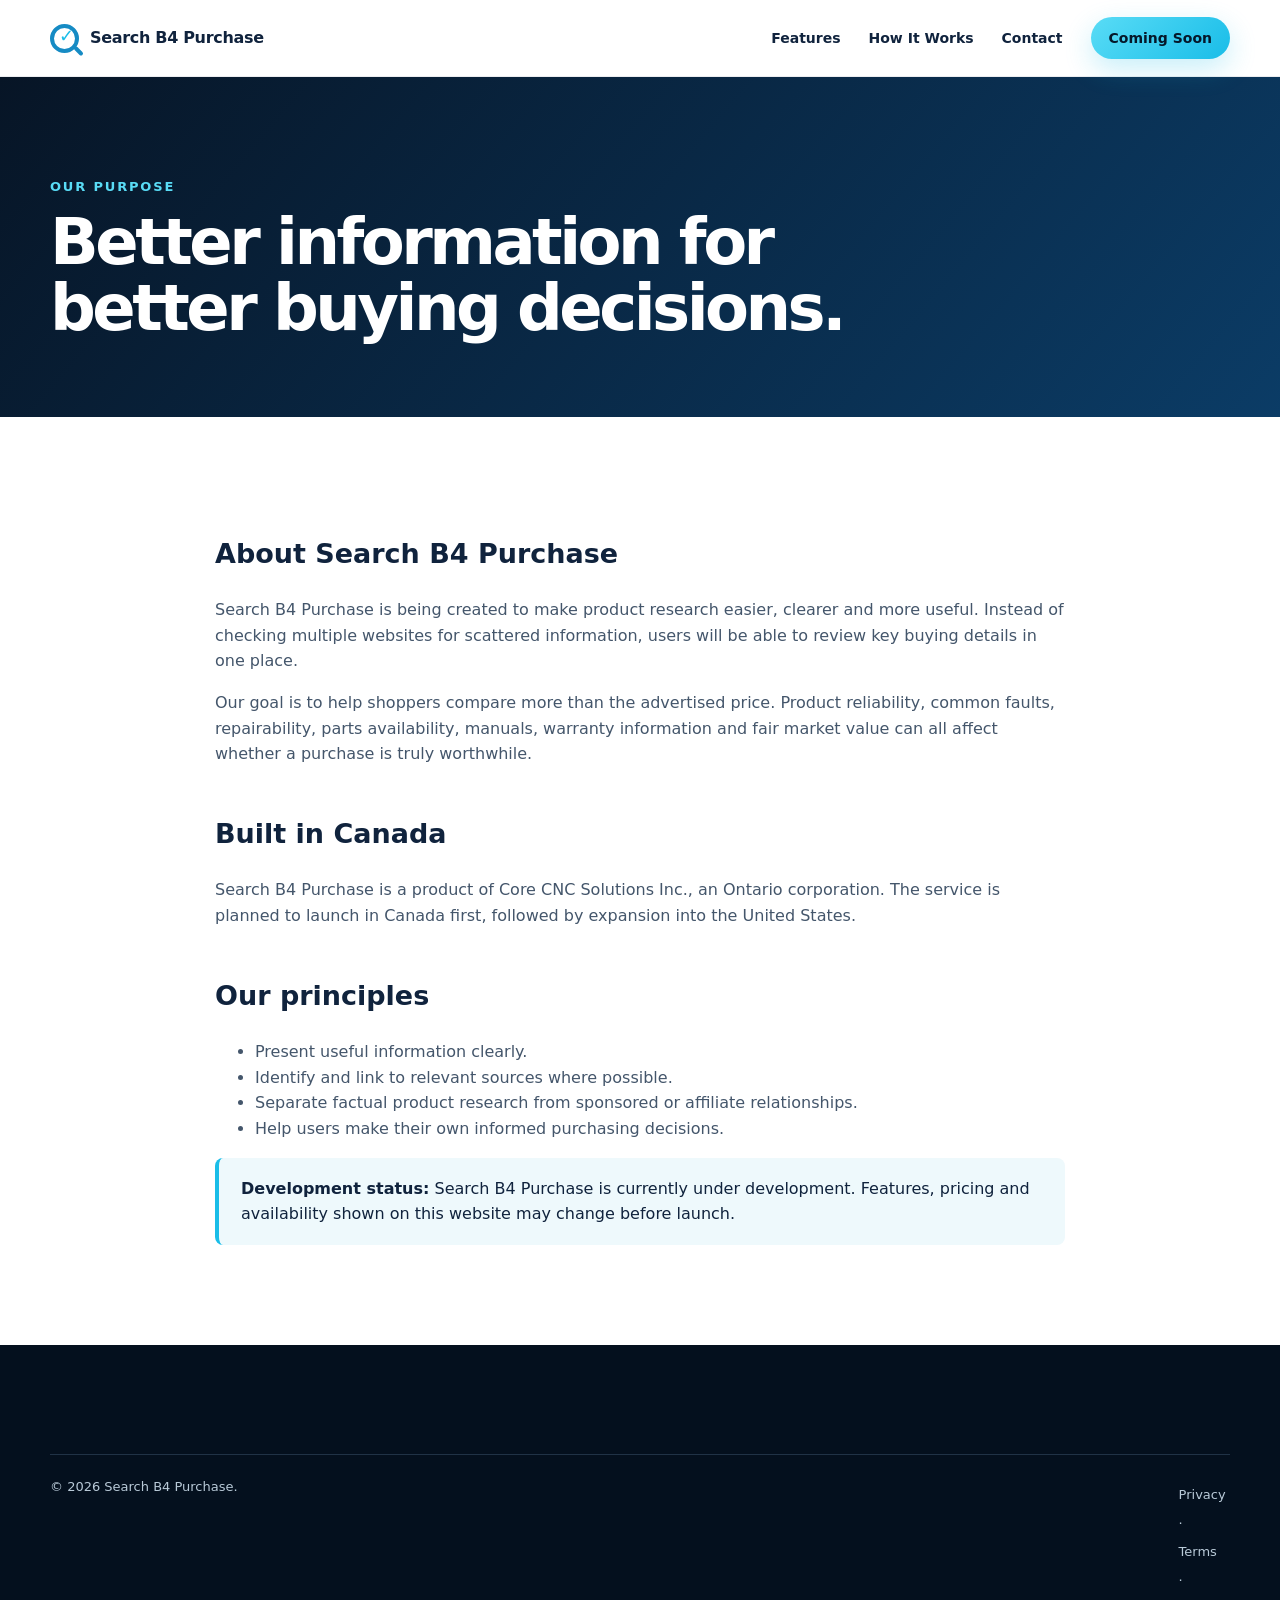
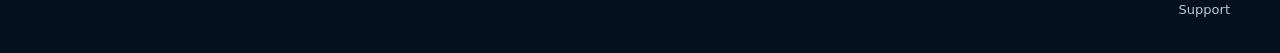
==== about.html @ 743104e7 "Add files via upload" ====
<!doctype html><html lang="en-CA"><head><meta charset="utf-8"><meta name="viewport" content="width=device-width,initial-scale=1"><meta name="description" content="About Search B4 Purchase."><title>About | Search B4 Purchase</title><link rel="icon" href="assets/favicon.svg" type="image/svg+xml"><link rel="stylesheet" href="styles.css"><script defer src="script.js"></script></head><body><header class="site-header"><div class="container nav-wrap"><a class="brand" href="index.html"><span class="brand-mark"><span></span></span><span>Search B4 Purchase</span></a><button class="menu-button" aria-expanded="false" aria-controls="site-nav"><span></span><span></span><span></span></button><nav id="site-nav" class="site-nav"><a href="index.html#features">Features</a><a href="index.html#how-it-works">How It Works</a><a href="contact.html">Contact</a><a class="button button-small" href="index.html#coming-soon">Coming Soon</a></nav></div></header><main><section class="legal-hero"><div class="container"><p class="eyebrow light">Our purpose</p><h1>Better information for better buying decisions.</h1></div></section><section class="legal-page"><div class="container legal-content"><h2>About Search B4 Purchase</h2><p>Search B4 Purchase is being created to make product research easier, clearer and more useful. Instead of checking multiple websites for scattered information, users will be able to review key buying details in one place.</p><p>Our goal is to help shoppers compare more than the advertised price. Product reliability, common faults, repairability, parts availability, manuals, warranty information and fair market value can all affect whether a purchase is truly worthwhile.</p><h2>Built in Canada</h2><p>Search B4 Purchase is a product of Core CNC Solutions Inc., an Ontario corporation. The service is planned to launch in Canada first, followed by expansion into the United States.</p><h2>Our principles</h2><ul><li>Present useful information clearly.</li><li>Identify and link to relevant sources where possible.</li><li>Separate factual product research from sponsored or affiliate relationships.</li><li>Help users make their own informed purchasing decisions.</li></ul><div class="notice"><strong>Development status:</strong> Search B4 Purchase is currently under development. Features, pricing and availability shown on this website may change before launch.</div></div></section></main><footer class="site-footer"><div class="container footer-bottom"><span>© 2026 Search B4 Purchase.</span><span><a href="privacy.html">Privacy</a> · <a href="terms.html">Terms</a> · <a href="contact.html">Support</a></span></div></footer></body></html>
---- styles.css ----
:root{--navy:#071526;--navy-2:#0c2139;--ink:#10233d;--muted:#617086;--blue:#19bde8;--blue-2:#59dcf6;--amber:#ffb548;--line:#dce5ee;--paper:#f7fafc;--white:#fff;--shadow:0 16px 50px rgba(9,31,56,.12);--radius:20px;--container:1180px}*{box-sizing:border-box}html{scroll-behavior:smooth}body{margin:0;color:var(--ink);background:var(--white);font-family:Inter,ui-sans-serif,system-ui,-apple-system,BlinkMacSystemFont,"Segoe UI",sans-serif;line-height:1.6}a{color:inherit;text-decoration:none}img{max-width:100%}.container{width:min(calc(100% - 40px),var(--container));margin:auto}.skip-link{position:absolute;left:-9999px}.skip-link:focus{left:12px;top:12px;z-index:100;background:#fff;padding:10px}.site-header{position:sticky;top:0;z-index:50;background:rgba(255,255,255,.94);border-bottom:1px solid rgba(16,35,61,.08);backdrop-filter:blur(14px)}.nav-wrap{height:76px;display:flex;align-items:center;justify-content:space-between}.brand{display:inline-flex;gap:11px;align-items:center;font-weight:800;letter-spacing:-.02em}.brand-mark{position:relative;display:inline-block;width:29px;height:29px;border:4px solid #168bc4;border-radius:50%}.brand-mark:after{content:"";position:absolute;width:11px;height:4px;background:#168bc4;right:-9px;bottom:-4px;transform:rotate(45deg);border-radius:4px}.brand-mark span:before{content:"✓";position:absolute;left:5px;top:-6px;color:var(--blue);font-size:18px}.site-nav{display:flex;align-items:center;gap:28px;font-weight:650;font-size:14px}.site-nav>a:not(.button):hover{color:#087fb6}.menu-button{display:none;background:none;border:0;padding:8px}.menu-button span{display:block;width:24px;height:2px;background:var(--ink);margin:5px}.button{display:inline-flex;align-items:center;justify-content:center;border:0;border-radius:999px;background:linear-gradient(135deg,var(--blue-2),var(--blue));color:#05182a;font-weight:800;padding:14px 25px;box-shadow:0 10px 28px rgba(25,189,232,.24);transition:.2s transform,.2s box-shadow}.button:hover{transform:translateY(-2px);box-shadow:0 14px 34px rgba(25,189,232,.35)}.button-small{padding:10px 18px}.full{width:100%}.hero{position:relative;min-height:700px;display:grid;align-items:center;color:white;background:#07101d url("assets/hero-search-b4-purchase.png") center/cover no-repeat}.hero-shade{position:absolute;inset:0;background:linear-gradient(90deg,rgba(3,10,18,.9) 0%,rgba(3,10,18,.65) 35%,rgba(3,10,18,.08) 64%,rgba(3,10,18,.05) 100%)}.hero-content{position:relative;padding-top:20px}.eyebrow{margin:0 0 12px;color:#087fb6;font-size:13px;font-weight:850;letter-spacing:.14em;text-transform:uppercase}.eyebrow.light{color:var(--blue-2)}h1,h2,h3,p{margin-top:0}h1{max-width:650px;margin-bottom:20px;font-size:clamp(46px,6vw,76px);line-height:1.03;letter-spacing:-.055em}h1 span{color:#eafaff}.hero-copy{max-width:570px;font-size:clamp(18px,2vw,22px);color:#d9e6f1}.hero-actions{display:flex;gap:24px;align-items:center;margin-top:32px}.text-link{font-weight:750}.text-link:hover{color:var(--blue-2)}.section{padding:104px 0}.light-section{background:#fff}.section-heading{max-width:760px;margin:0 auto 50px}.centered{text-align:center}.section-heading h2,.section h2,.final-cta h2{margin-bottom:16px;font-size:clamp(35px,4.2vw,54px);line-height:1.1;letter-spacing:-.04em}.section-heading>p:last-child,.section-intro,.large-copy{color:var(--muted);font-size:18px}.feature-grid{display:grid;grid-template-columns:repeat(3,1fr);gap:18px}.feature-card{padding:30px;border:1px solid var(--line);border-radius:var(--radius);background:#fff;box-shadow:0 9px 30px rgba(20,50,80,.06);transition:.2s}.feature-card:hover{transform:translateY(-4px);box-shadow:var(--shadow)}.feature-card .icon{display:grid;place-items:center;width:52px;height:52px;margin-bottom:22px;border-radius:15px;background:#eaf9fd;color:#067ba9;font-size:25px;font-weight:900}.feature-card h3{margin-bottom:7px}.feature-card p{color:var(--muted);margin-bottom:0}.dark-section{overflow:hidden;color:#fff;background:radial-gradient(circle at 80% 45%,#15456a 0,#0b2845 25%,var(--navy) 62%)}.how-grid{display:grid;grid-template-columns:1.1fr .9fr;gap:90px;align-items:center}.dark-section .section-intro{color:#bccddd}.steps{display:grid;gap:28px;margin-top:38px}.steps article{display:flex;gap:18px}.steps article>span{flex:0 0 auto;display:grid;place-items:center;width:38px;height:38px;border-radius:50%;background:var(--blue);color:#052036;font-weight:900}.steps h3{margin:3px 0 5px}.steps p{margin:0;color:#b9cad9}.phone-demo{display:grid;place-items:center}.phone-shell{width:min(340px,100%);padding:18px 18px 25px;border:8px solid #254660;border-radius:40px;background:#091827;box-shadow:0 30px 70px rgba(0,0,0,.45);transform:rotate(3deg)}.phone-top{width:90px;height:19px;margin:0 auto 24px;border-radius:15px;background:#02070e}.app-label{color:#7ddff6;text-transform:uppercase;font-size:11px;font-weight:800;letter-spacing:.12em}.demo-product{display:flex;gap:12px;align-items:center;margin:10px 0 14px;padding:12px;border-radius:16px;background:#122b43}.demo-product small,.product-title small{display:block;color:#8fa9be}.demo-image{display:grid;place-items:center;width:55px;height:55px;border-radius:12px;background:#d9e3ea;font-size:30px}.demo-row{display:flex;justify-content:space-between;padding:11px 4px;border-bottom:1px solid #1b3953;color:#abc0d0}.demo-row strong{color:#fff}.stars{color:var(--amber)!important}.good{color:#5ee4a1!important}.research-grid{display:grid;grid-template-columns:.8fr 1.2fr;gap:70px;align-items:center}.check-list{display:grid;gap:12px;padding:0;list-style:none}.check-list li{position:relative;padding-left:34px}.check-list li:before{content:"✓";position:absolute;left:0;display:grid;place-items:center;width:22px;height:22px;border-radius:50%;background:#0b91c7;color:#fff;font-size:13px;font-weight:900}.dashboard-card{padding:25px;border:1px solid var(--line);border-radius:25px;background:var(--paper);box-shadow:var(--shadow)}.product-title{display:flex;align-items:center;gap:12px;margin-bottom:18px}.product-icon{display:grid;place-items:center;width:55px;height:55px;border-radius:14px;background:#dfeaf1;font-size:28px}.product-title .rating{margin-left:auto;color:#bd7200;font-weight:800}.metric-grid{display:grid;grid-template-columns:repeat(3,1fr);gap:12px}.metric-grid article{padding:17px;border-radius:14px;background:#fff;border:1px solid #e1e8ee}.metric-grid small,.metric-grid span{display:block;color:var(--muted);font-size:12px}.metric-grid strong{display:block;margin:5px 0;color:var(--ink);font-size:18px}.availability-section{color:#fff;background:linear-gradient(120deg,#087bb6,#0a3967 52%,#07192d)}.availability-grid{display:grid;grid-template-columns:1fr 1fr;gap:80px;align-items:center}.availability-grid p{max-width:620px;color:#d3e5f2}.locations{display:grid;grid-template-columns:1fr 1fr;gap:16px}.locations article{display:flex;gap:15px;align-items:center;padding:24px;border:1px solid rgba(255,255,255,.18);border-radius:18px;background:rgba(255,255,255,.08)}.locations span{font-size:35px}.locations strong,.locations small{display:block}.locations small{color:#c6d8e5}.pricing-section{background:var(--paper)}.price-card{position:relative;max-width:430px;margin:auto;padding:36px;border:1px solid var(--line);border-radius:24px;background:#fff;box-shadow:var(--shadow);text-align:center}.price-badge{display:inline-block;margin-bottom:22px;padding:6px 11px;border-radius:999px;background:#e5f7fd;color:#067aa7;font-size:11px;font-weight:900;letter-spacing:.1em}.free-searches{color:var(--muted)}.price{display:flex;align-items:baseline;justify-content:center;margin:20px 0}.price strong{font-size:58px;line-height:1}.price span{color:var(--muted)}.price-card ul{text-align:left;list-style:none;padding:0;display:grid;gap:10px}.price-card li:before{content:"✓";margin-right:10px;color:#05956a;font-weight:900}.price-card>small{display:block;margin-top:13px;color:var(--muted)}.final-cta{padding:95px 0;color:#fff;background:linear-gradient(rgba(5,17,30,.82),rgba(5,17,30,.92)),url("assets/hero-search-b4-purchase.png") center 66%/cover}.final-cta p:not(.eyebrow){color:#cedce7;font-size:18px}.final-cta .button{margin-top:14px}.site-footer{padding:64px 0 24px;color:#b9cad8;background:#04101e}.footer-grid{display:grid;grid-template-columns:2fr 1fr 1fr;gap:60px}.footer-brand{color:#fff;margin-bottom:18px}.site-footer h3{color:#fff;font-size:14px;text-transform:uppercase;letter-spacing:.09em}.site-footer a:not(.brand){display:block;margin:8px 0}.site-footer a:hover{color:#fff}.site-footer p{margin:5px 0}.footer-bottom{display:flex;justify-content:space-between;margin-top:45px;padding-top:22px;border-top:1px solid #203246;font-size:13px}.legal-hero{padding:100px 0 55px;color:#fff;background:linear-gradient(130deg,var(--navy),#0b3c66)}.legal-hero h1{font-size:clamp(40px,5vw,64px);max-width:900px}.legal-page{padding:70px 0 100px}.legal-content{max-width:850px}.legal-content h2{margin-top:45px;font-size:27px}.legal-content h3{margin-top:28px}.legal-content p,.legal-content li{color:#44566b}.notice{padding:18px 22px;border-left:4px solid var(--blue);border-radius:8px;background:#eef9fc}.contact-grid{display:grid;grid-template-columns:1fr 1fr;gap:30px}.contact-card{padding:28px;border:1px solid var(--line);border-radius:18px;background:#fff;box-shadow:0 10px 30px rgba(10,40,70,.07)}.contact-card h2{margin-bottom:8px}.contact-card a{color:#087ead;font-weight:800}.contact-card.full-width{grid-column:1/-1}.form-grid{display:grid;grid-template-columns:1fr 1fr;gap:16px}.field{display:grid;gap:6px}.field.full{grid-column:1/-1}.field label{font-weight:750}.field input,.field textarea,.field select{width:100%;padding:13px 14px;border:1px solid #bdc9d4;border-radius:10px;font:inherit}.field textarea{min-height:140px;resize:vertical}.form-note{color:var(--muted);font-size:13px}
@media(max-width:900px){.menu-button{display:block}.site-nav{display:none;position:absolute;top:76px;left:0;right:0;padding:22px;background:#fff;border-bottom:1px solid var(--line);box-shadow:var(--shadow);flex-direction:column;align-items:stretch}.site-nav.open{display:flex}.site-nav:not(#site-nav){display:flex;position:static;padding:0;background:transparent;border:0;box-shadow:none;flex-direction:row}.site-nav .button{align-self:flex-start}.hero{min-height:640px;background-position:62% center}.hero-shade{background:linear-gradient(90deg,rgba(3,10,18,.94),rgba(3,10,18,.72) 62%,rgba(3,10,18,.32))}.feature-grid{grid-template-columns:repeat(2,1fr)}.how-grid,.research-grid,.availability-grid{grid-template-columns:1fr}.how-grid{gap:55px}.research-grid{gap:45px}.metric-grid{grid-template-columns:repeat(2,1fr)}.footer-grid{grid-template-columns:1fr 1fr}.footer-grid>div:first-child{grid-column:1/-1}}
@media(max-width:600px){.container{width:min(calc(100% - 28px),var(--container))}.brand{font-size:14px}.brand-mark{transform:scale(.85)}.hero{min-height:690px;background-position:66% center}.hero-shade{background:linear-gradient(90deg,rgba(3,10,18,.95),rgba(3,10,18,.75))}.hero-content{padding-top:120px;align-self:start}.hero-actions{align-items:flex-start;flex-direction:column;gap:16px}.section{padding:75px 0}.feature-grid,.metric-grid,.locations,.contact-grid,.form-grid{grid-template-columns:1fr}.field.full,.contact-card.full-width{grid-column:auto}.feature-card{padding:24px}.availability-grid{gap:42px}.phone-shell{width:300px}.footer-grid{grid-template-columns:1fr;gap:30px}.footer-grid>div:first-child{grid-column:auto}.footer-bottom{flex-direction:column;gap:8px}.product-title{flex-wrap:wrap}.product-title .rating{margin-left:0}.legal-hero{padding:75px 0 40px}}
@media(prefers-reduced-motion:reduce){html{scroll-behavior:auto}.button,.feature-card{transition:none}}
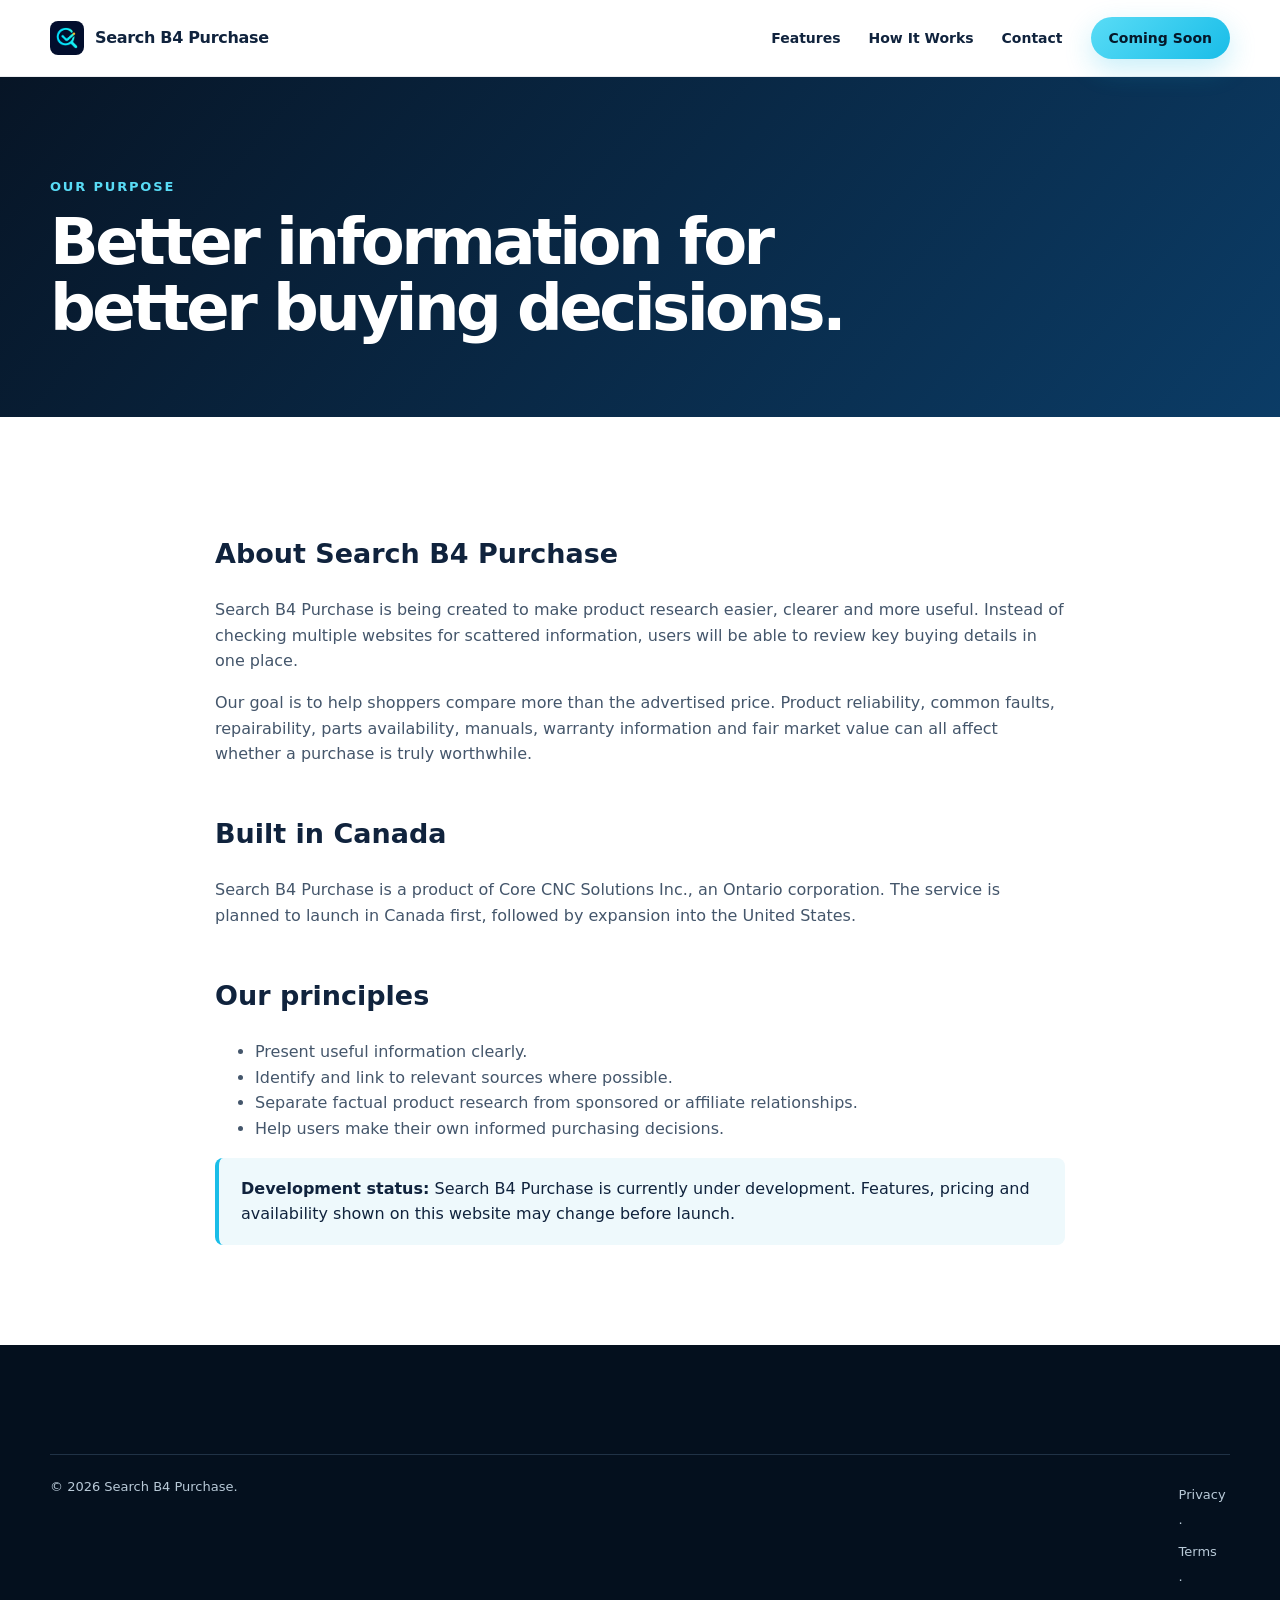
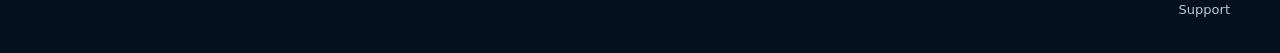
==== commit 8641379e: "Add files via upload" ====
--- a/about.html
+++ b/about.html
@@ -1 +1 @@
-<!doctype html><html lang="en-CA"><head><meta charset="utf-8"><meta name="viewport" content="width=device-width,initial-scale=1"><meta name="description" content="About Search B4 Purchase."><title>About | Search B4 Purchase</title><link rel="icon" href="assets/favicon.svg" type="image/svg+xml"><link rel="stylesheet" href="styles.css"><script defer src="script.js"></script></head><body><header class="site-header"><div class="container nav-wrap"><a class="brand" href="index.html"><span class="brand-mark"><span></span></span><span>Search B4 Purchase</span></a><button class="menu-button" aria-expanded="false" aria-controls="site-nav"><span></span><span></span><span></span></button><nav id="site-nav" class="site-nav"><a href="index.html#features">Features</a><a href="index.html#how-it-works">How It Works</a><a href="contact.html">Contact</a><a class="button button-small" href="index.html#coming-soon">Coming Soon</a></nav></div></header><main><section class="legal-hero"><div class="container"><p class="eyebrow light">Our purpose</p><h1>Better information for better buying decisions.</h1></div></section><section class="legal-page"><div class="container legal-content"><h2>About Search B4 Purchase</h2><p>Search B4 Purchase is being created to make product research easier, clearer and more useful. Instead of checking multiple websites for scattered information, users will be able to review key buying details in one place.</p><p>Our goal is to help shoppers compare more than the advertised price. Product reliability, common faults, repairability, parts availability, manuals, warranty information and fair market value can all affect whether a purchase is truly worthwhile.</p><h2>Built in Canada</h2><p>Search B4 Purchase is a product of Core CNC Solutions Inc., an Ontario corporation. The service is planned to launch in Canada first, followed by expansion into the United States.</p><h2>Our principles</h2><ul><li>Present useful information clearly.</li><li>Identify and link to relevant sources where possible.</li><li>Separate factual product research from sponsored or affiliate relationships.</li><li>Help users make their own informed purchasing decisions.</li></ul><div class="notice"><strong>Development status:</strong> Search B4 Purchase is currently under development. Features, pricing and availability shown on this website may change before launch.</div></div></section></main><footer class="site-footer"><div class="container footer-bottom"><span>© 2026 Search B4 Purchase.</span><span><a href="privacy.html">Privacy</a> · <a href="terms.html">Terms</a> · <a href="contact.html">Support</a></span></div></footer></body></html>
+<!doctype html><html lang="en-CA"><head><meta charset="utf-8"><meta name="viewport" content="width=device-width,initial-scale=1"><meta name="description" content="About Search B4 Purchase."><title>About | Search B4 Purchase</title><link rel="icon" href="assets/icon-180.png" type="image/png"><link rel="stylesheet" href="styles.css"><script defer src="script.js"></script></head><body><header class="site-header"><div class="container nav-wrap"><a class="brand" href="index.html"><span class="brand-mark"><span></span></span><span>Search B4 Purchase</span></a><button class="menu-button" aria-expanded="false" aria-controls="site-nav"><span></span><span></span><span></span></button><nav id="site-nav" class="site-nav"><a href="index.html#features">Features</a><a href="index.html#how-it-works">How It Works</a><a href="contact.html">Contact</a><a class="button button-small" href="index.html#coming-soon">Coming Soon</a></nav></div></header><main><section class="legal-hero"><div class="container"><p class="eyebrow light">Our purpose</p><h1>Better information for better buying decisions.</h1></div></section><section class="legal-page"><div class="container legal-content"><h2>About Search B4 Purchase</h2><p>Search B4 Purchase is being created to make product research easier, clearer and more useful. Instead of checking multiple websites for scattered information, users will be able to review key buying details in one place.</p><p>Our goal is to help shoppers compare more than the advertised price. Product reliability, common faults, repairability, parts availability, manuals, warranty information and fair market value can all affect whether a purchase is truly worthwhile.</p><h2>Built in Canada</h2><p>Search B4 Purchase is a product of Core CNC Solutions Inc., an Ontario corporation. The service is planned to launch in Canada first, followed by expansion into the United States.</p><h2>Our principles</h2><ul><li>Present useful information clearly.</li><li>Identify and link to relevant sources where possible.</li><li>Separate factual product research from sponsored or affiliate relationships.</li><li>Help users make their own informed purchasing decisions.</li></ul><div class="notice"><strong>Development status:</strong> Search B4 Purchase is currently under development. Features, pricing and availability shown on this website may change before launch.</div></div></section></main><footer class="site-footer"><div class="container footer-bottom"><span>© 2026 Search B4 Purchase.</span><span><a href="privacy.html">Privacy</a> · <a href="terms.html">Terms</a> · <a href="contact.html">Support</a></span></div></footer></body></html>
--- a/styles.css
+++ b/styles.css
@@ -1,4 +1,4 @@
-:root{--navy:#071526;--navy-2:#0c2139;--ink:#10233d;--muted:#617086;--blue:#19bde8;--blue-2:#59dcf6;--amber:#ffb548;--line:#dce5ee;--paper:#f7fafc;--white:#fff;--shadow:0 16px 50px rgba(9,31,56,.12);--radius:20px;--container:1180px}*{box-sizing:border-box}html{scroll-behavior:smooth}body{margin:0;color:var(--ink);background:var(--white);font-family:Inter,ui-sans-serif,system-ui,-apple-system,BlinkMacSystemFont,"Segoe UI",sans-serif;line-height:1.6}a{color:inherit;text-decoration:none}img{max-width:100%}.container{width:min(calc(100% - 40px),var(--container));margin:auto}.skip-link{position:absolute;left:-9999px}.skip-link:focus{left:12px;top:12px;z-index:100;background:#fff;padding:10px}.site-header{position:sticky;top:0;z-index:50;background:rgba(255,255,255,.94);border-bottom:1px solid rgba(16,35,61,.08);backdrop-filter:blur(14px)}.nav-wrap{height:76px;display:flex;align-items:center;justify-content:space-between}.brand{display:inline-flex;gap:11px;align-items:center;font-weight:800;letter-spacing:-.02em}.brand-mark{position:relative;display:inline-block;width:29px;height:29px;border:4px solid #168bc4;border-radius:50%}.brand-mark:after{content:"";position:absolute;width:11px;height:4px;background:#168bc4;right:-9px;bottom:-4px;transform:rotate(45deg);border-radius:4px}.brand-mark span:before{content:"✓";position:absolute;left:5px;top:-6px;color:var(--blue);font-size:18px}.site-nav{display:flex;align-items:center;gap:28px;font-weight:650;font-size:14px}.site-nav>a:not(.button):hover{color:#087fb6}.menu-button{display:none;background:none;border:0;padding:8px}.menu-button span{display:block;width:24px;height:2px;background:var(--ink);margin:5px}.button{display:inline-flex;align-items:center;justify-content:center;border:0;border-radius:999px;background:linear-gradient(135deg,var(--blue-2),var(--blue));color:#05182a;font-weight:800;padding:14px 25px;box-shadow:0 10px 28px rgba(25,189,232,.24);transition:.2s transform,.2s box-shadow}.button:hover{transform:translateY(-2px);box-shadow:0 14px 34px rgba(25,189,232,.35)}.button-small{padding:10px 18px}.full{width:100%}.hero{position:relative;min-height:700px;display:grid;align-items:center;color:white;background:#07101d url("assets/hero-search-b4-purchase.png") center/cover no-repeat}.hero-shade{position:absolute;inset:0;background:linear-gradient(90deg,rgba(3,10,18,.9) 0%,rgba(3,10,18,.65) 35%,rgba(3,10,18,.08) 64%,rgba(3,10,18,.05) 100%)}.hero-content{position:relative;padding-top:20px}.eyebrow{margin:0 0 12px;color:#087fb6;font-size:13px;font-weight:850;letter-spacing:.14em;text-transform:uppercase}.eyebrow.light{color:var(--blue-2)}h1,h2,h3,p{margin-top:0}h1{max-width:650px;margin-bottom:20px;font-size:clamp(46px,6vw,76px);line-height:1.03;letter-spacing:-.055em}h1 span{color:#eafaff}.hero-copy{max-width:570px;font-size:clamp(18px,2vw,22px);color:#d9e6f1}.hero-actions{display:flex;gap:24px;align-items:center;margin-top:32px}.text-link{font-weight:750}.text-link:hover{color:var(--blue-2)}.section{padding:104px 0}.light-section{background:#fff}.section-heading{max-width:760px;margin:0 auto 50px}.centered{text-align:center}.section-heading h2,.section h2,.final-cta h2{margin-bottom:16px;font-size:clamp(35px,4.2vw,54px);line-height:1.1;letter-spacing:-.04em}.section-heading>p:last-child,.section-intro,.large-copy{color:var(--muted);font-size:18px}.feature-grid{display:grid;grid-template-columns:repeat(3,1fr);gap:18px}.feature-card{padding:30px;border:1px solid var(--line);border-radius:var(--radius);background:#fff;box-shadow:0 9px 30px rgba(20,50,80,.06);transition:.2s}.feature-card:hover{transform:translateY(-4px);box-shadow:var(--shadow)}.feature-card .icon{display:grid;place-items:center;width:52px;height:52px;margin-bottom:22px;border-radius:15px;background:#eaf9fd;color:#067ba9;font-size:25px;font-weight:900}.feature-card h3{margin-bottom:7px}.feature-card p{color:var(--muted);margin-bottom:0}.dark-section{overflow:hidden;color:#fff;background:radial-gradient(circle at 80% 45%,#15456a 0,#0b2845 25%,var(--navy) 62%)}.how-grid{display:grid;grid-template-columns:1.1fr .9fr;gap:90px;align-items:center}.dark-section .section-intro{color:#bccddd}.steps{display:grid;gap:28px;margin-top:38px}.steps article{display:flex;gap:18px}.steps article>span{flex:0 0 auto;display:grid;place-items:center;width:38px;height:38px;border-radius:50%;background:var(--blue);color:#052036;font-weight:900}.steps h3{margin:3px 0 5px}.steps p{margin:0;color:#b9cad9}.phone-demo{display:grid;place-items:center}.phone-shell{width:min(340px,100%);padding:18px 18px 25px;border:8px solid #254660;border-radius:40px;background:#091827;box-shadow:0 30px 70px rgba(0,0,0,.45);transform:rotate(3deg)}.phone-top{width:90px;height:19px;margin:0 auto 24px;border-radius:15px;background:#02070e}.app-label{color:#7ddff6;text-transform:uppercase;font-size:11px;font-weight:800;letter-spacing:.12em}.demo-product{display:flex;gap:12px;align-items:center;margin:10px 0 14px;padding:12px;border-radius:16px;background:#122b43}.demo-product small,.product-title small{display:block;color:#8fa9be}.demo-image{display:grid;place-items:center;width:55px;height:55px;border-radius:12px;background:#d9e3ea;font-size:30px}.demo-row{display:flex;justify-content:space-between;padding:11px 4px;border-bottom:1px solid #1b3953;color:#abc0d0}.demo-row strong{color:#fff}.stars{color:var(--amber)!important}.good{color:#5ee4a1!important}.research-grid{display:grid;grid-template-columns:.8fr 1.2fr;gap:70px;align-items:center}.check-list{display:grid;gap:12px;padding:0;list-style:none}.check-list li{position:relative;padding-left:34px}.check-list li:before{content:"✓";position:absolute;left:0;display:grid;place-items:center;width:22px;height:22px;border-radius:50%;background:#0b91c7;color:#fff;font-size:13px;font-weight:900}.dashboard-card{padding:25px;border:1px solid var(--line);border-radius:25px;background:var(--paper);box-shadow:var(--shadow)}.product-title{display:flex;align-items:center;gap:12px;margin-bottom:18px}.product-icon{display:grid;place-items:center;width:55px;height:55px;border-radius:14px;background:#dfeaf1;font-size:28px}.product-title .rating{margin-left:auto;color:#bd7200;font-weight:800}.metric-grid{display:grid;grid-template-columns:repeat(3,1fr);gap:12px}.metric-grid article{padding:17px;border-radius:14px;background:#fff;border:1px solid #e1e8ee}.metric-grid small,.metric-grid span{display:block;color:var(--muted);font-size:12px}.metric-grid strong{display:block;margin:5px 0;color:var(--ink);font-size:18px}.availability-section{color:#fff;background:linear-gradient(120deg,#087bb6,#0a3967 52%,#07192d)}.availability-grid{display:grid;grid-template-columns:1fr 1fr;gap:80px;align-items:center}.availability-grid p{max-width:620px;color:#d3e5f2}.locations{display:grid;grid-template-columns:1fr 1fr;gap:16px}.locations article{display:flex;gap:15px;align-items:center;padding:24px;border:1px solid rgba(255,255,255,.18);border-radius:18px;background:rgba(255,255,255,.08)}.locations span{font-size:35px}.locations strong,.locations small{display:block}.locations small{color:#c6d8e5}.pricing-section{background:var(--paper)}.price-card{position:relative;max-width:430px;margin:auto;padding:36px;border:1px solid var(--line);border-radius:24px;background:#fff;box-shadow:var(--shadow);text-align:center}.price-badge{display:inline-block;margin-bottom:22px;padding:6px 11px;border-radius:999px;background:#e5f7fd;color:#067aa7;font-size:11px;font-weight:900;letter-spacing:.1em}.free-searches{color:var(--muted)}.price{display:flex;align-items:baseline;justify-content:center;margin:20px 0}.price strong{font-size:58px;line-height:1}.price span{color:var(--muted)}.price-card ul{text-align:left;list-style:none;padding:0;display:grid;gap:10px}.price-card li:before{content:"✓";margin-right:10px;color:#05956a;font-weight:900}.price-card>small{display:block;margin-top:13px;color:var(--muted)}.final-cta{padding:95px 0;color:#fff;background:linear-gradient(rgba(5,17,30,.82),rgba(5,17,30,.92)),url("assets/hero-search-b4-purchase.png") center 66%/cover}.final-cta p:not(.eyebrow){color:#cedce7;font-size:18px}.final-cta .button{margin-top:14px}.site-footer{padding:64px 0 24px;color:#b9cad8;background:#04101e}.footer-grid{display:grid;grid-template-columns:2fr 1fr 1fr;gap:60px}.footer-brand{color:#fff;margin-bottom:18px}.site-footer h3{color:#fff;font-size:14px;text-transform:uppercase;letter-spacing:.09em}.site-footer a:not(.brand){display:block;margin:8px 0}.site-footer a:hover{color:#fff}.site-footer p{margin:5px 0}.footer-bottom{display:flex;justify-content:space-between;margin-top:45px;padding-top:22px;border-top:1px solid #203246;font-size:13px}.legal-hero{padding:100px 0 55px;color:#fff;background:linear-gradient(130deg,var(--navy),#0b3c66)}.legal-hero h1{font-size:clamp(40px,5vw,64px);max-width:900px}.legal-page{padding:70px 0 100px}.legal-content{max-width:850px}.legal-content h2{margin-top:45px;font-size:27px}.legal-content h3{margin-top:28px}.legal-content p,.legal-content li{color:#44566b}.notice{padding:18px 22px;border-left:4px solid var(--blue);border-radius:8px;background:#eef9fc}.contact-grid{display:grid;grid-template-columns:1fr 1fr;gap:30px}.contact-card{padding:28px;border:1px solid var(--line);border-radius:18px;background:#fff;box-shadow:0 10px 30px rgba(10,40,70,.07)}.contact-card h2{margin-bottom:8px}.contact-card a{color:#087ead;font-weight:800}.contact-card.full-width{grid-column:1/-1}.form-grid{display:grid;grid-template-columns:1fr 1fr;gap:16px}.field{display:grid;gap:6px}.field.full{grid-column:1/-1}.field label{font-weight:750}.field input,.field textarea,.field select{width:100%;padding:13px 14px;border:1px solid #bdc9d4;border-radius:10px;font:inherit}.field textarea{min-height:140px;resize:vertical}.form-note{color:var(--muted);font-size:13px}
+:root{--navy:#071526;--navy-2:#0c2139;--ink:#10233d;--muted:#617086;--blue:#19bde8;--blue-2:#59dcf6;--amber:#ffb548;--line:#dce5ee;--paper:#f7fafc;--white:#fff;--shadow:0 16px 50px rgba(9,31,56,.12);--radius:20px;--container:1180px}*{box-sizing:border-box}html{scroll-behavior:smooth}body{margin:0;color:var(--ink);background:var(--white);font-family:Inter,ui-sans-serif,system-ui,-apple-system,BlinkMacSystemFont,"Segoe UI",sans-serif;line-height:1.6}a{color:inherit;text-decoration:none}img{max-width:100%}.container{width:min(calc(100% - 40px),var(--container));margin:auto}.skip-link{position:absolute;left:-9999px}.skip-link:focus{left:12px;top:12px;z-index:100;background:#fff;padding:10px}.site-header{position:sticky;top:0;z-index:50;background:rgba(255,255,255,.94);border-bottom:1px solid rgba(16,35,61,.08);backdrop-filter:blur(14px)}.nav-wrap{height:76px;display:flex;align-items:center;justify-content:space-between}.brand{display:inline-flex;gap:11px;align-items:center;font-weight:800;letter-spacing:-.02em}.brand-mark{display:inline-block;width:34px;height:34px;flex:0 0 34px;border-radius:8px;background:url("assets/search-b4-purchase-logo.png") center/cover no-repeat}.brand-mark span{display:none}.site-nav{display:flex;align-items:center;gap:28px;font-weight:650;font-size:14px}.site-nav>a:not(.button):hover{color:#087fb6}.menu-button{display:none;background:none;border:0;padding:8px}.menu-button span{display:block;width:24px;height:2px;background:var(--ink);margin:5px}.button{display:inline-flex;align-items:center;justify-content:center;border:0;border-radius:999px;background:linear-gradient(135deg,var(--blue-2),var(--blue));color:#05182a;font-weight:800;padding:14px 25px;box-shadow:0 10px 28px rgba(25,189,232,.24);transition:.2s transform,.2s box-shadow}.button:hover{transform:translateY(-2px);box-shadow:0 14px 34px rgba(25,189,232,.35)}.button-small{padding:10px 18px}.full{width:100%}.hero{position:relative;min-height:700px;display:grid;align-items:center;color:white;background:#07101d url("assets/hero-search-b4-purchase.png") center/cover no-repeat}.hero-shade{position:absolute;inset:0;background:linear-gradient(90deg,rgba(3,10,18,.9) 0%,rgba(3,10,18,.65) 35%,rgba(3,10,18,.08) 64%,rgba(3,10,18,.05) 100%)}.hero-content{position:relative;padding-top:20px}.eyebrow{margin:0 0 12px;color:#087fb6;font-size:13px;font-weight:850;letter-spacing:.14em;text-transform:uppercase}.eyebrow.light{color:var(--blue-2)}h1,h2,h3,p{margin-top:0}h1{max-width:650px;margin-bottom:20px;font-size:clamp(46px,6vw,76px);line-height:1.03;letter-spacing:-.055em}h1 span{color:#eafaff}.hero-copy{max-width:570px;font-size:clamp(18px,2vw,22px);color:#d9e6f1}.hero-actions{display:flex;gap:24px;align-items:center;margin-top:32px}.text-link{font-weight:750}.text-link:hover{color:var(--blue-2)}.section{padding:104px 0}.light-section{background:#fff}.section-heading{max-width:760px;margin:0 auto 50px}.centered{text-align:center}.section-heading h2,.section h2,.final-cta h2{margin-bottom:16px;font-size:clamp(35px,4.2vw,54px);line-height:1.1;letter-spacing:-.04em}.section-heading>p:last-child,.section-intro,.large-copy{color:var(--muted);font-size:18px}.feature-grid{display:grid;grid-template-columns:repeat(3,1fr);gap:18px}.feature-card{padding:30px;border:1px solid var(--line);border-radius:var(--radius);background:#fff;box-shadow:0 9px 30px rgba(20,50,80,.06);transition:.2s}.feature-card:hover{transform:translateY(-4px);box-shadow:var(--shadow)}.feature-card .icon{display:grid;place-items:center;width:52px;height:52px;margin-bottom:22px;border-radius:15px;background:#eaf9fd;color:#067ba9;font-size:25px;font-weight:900}.feature-card h3{margin-bottom:7px}.feature-card p{color:var(--muted);margin-bottom:0}.dark-section{overflow:hidden;color:#fff;background:radial-gradient(circle at 80% 45%,#15456a 0,#0b2845 25%,var(--navy) 62%)}.how-grid{display:grid;grid-template-columns:1.1fr .9fr;gap:90px;align-items:center}.dark-section .section-intro{color:#bccddd}.steps{display:grid;gap:28px;margin-top:38px}.steps article{display:flex;gap:18px}.steps article>span{flex:0 0 auto;display:grid;place-items:center;width:38px;height:38px;border-radius:50%;background:var(--blue);color:#052036;font-weight:900}.steps h3{margin:3px 0 5px}.steps p{margin:0;color:#b9cad9}.phone-demo{display:grid;place-items:center}.phone-shell{width:min(340px,100%);padding:18px 18px 25px;border:8px solid #254660;border-radius:40px;background:#091827;box-shadow:0 30px 70px rgba(0,0,0,.45);transform:rotate(3deg)}.phone-top{width:90px;height:19px;margin:0 auto 24px;border-radius:15px;background:#02070e}.app-label{color:#7ddff6;text-transform:uppercase;font-size:11px;font-weight:800;letter-spacing:.12em}.demo-product{display:flex;gap:12px;align-items:center;margin:10px 0 14px;padding:12px;border-radius:16px;background:#122b43}.demo-product small,.product-title small{display:block;color:#8fa9be}.demo-image{display:grid;place-items:center;width:55px;height:55px;border-radius:12px;background:#d9e3ea;font-size:30px}.demo-row{display:flex;justify-content:space-between;padding:11px 4px;border-bottom:1px solid #1b3953;color:#abc0d0}.demo-row strong{color:#fff}.stars{color:var(--amber)!important}.good{color:#5ee4a1!important}.research-grid{display:grid;grid-template-columns:.8fr 1.2fr;gap:70px;align-items:center}.check-list{display:grid;gap:12px;padding:0;list-style:none}.check-list li{position:relative;padding-left:34px}.check-list li:before{content:"✓";position:absolute;left:0;display:grid;place-items:center;width:22px;height:22px;border-radius:50%;background:#0b91c7;color:#fff;font-size:13px;font-weight:900}.dashboard-card{padding:25px;border:1px solid var(--line);border-radius:25px;background:var(--paper);box-shadow:var(--shadow)}.product-title{display:flex;align-items:center;gap:12px;margin-bottom:18px}.product-icon{display:grid;place-items:center;width:55px;height:55px;border-radius:14px;background:#dfeaf1;font-size:28px}.product-title .rating{margin-left:auto;color:#bd7200;font-weight:800}.metric-grid{display:grid;grid-template-columns:repeat(3,1fr);gap:12px}.metric-grid article{padding:17px;border-radius:14px;background:#fff;border:1px solid #e1e8ee}.metric-grid small,.metric-grid span{display:block;color:var(--muted);font-size:12px}.metric-grid strong{display:block;margin:5px 0;color:var(--ink);font-size:18px}.availability-section{color:#fff;background:linear-gradient(120deg,#087bb6,#0a3967 52%,#07192d)}.availability-grid{display:grid;grid-template-columns:1fr 1fr;gap:80px;align-items:center}.availability-grid p{max-width:620px;color:#d3e5f2}.locations{display:grid;grid-template-columns:1fr 1fr;gap:16px}.locations article{display:flex;gap:15px;align-items:center;padding:24px;border:1px solid rgba(255,255,255,.18);border-radius:18px;background:rgba(255,255,255,.08)}.locations span{font-size:35px}.locations strong,.locations small{display:block}.locations small{color:#c6d8e5}.pricing-section{background:var(--paper)}.price-card{position:relative;max-width:430px;margin:auto;padding:36px;border:1px solid var(--line);border-radius:24px;background:#fff;box-shadow:var(--shadow);text-align:center}.price-badge{display:inline-block;margin-bottom:22px;padding:6px 11px;border-radius:999px;background:#e5f7fd;color:#067aa7;font-size:11px;font-weight:900;letter-spacing:.1em}.free-searches{color:var(--muted)}.price{display:flex;align-items:baseline;justify-content:center;margin:20px 0}.price strong{font-size:58px;line-height:1}.price span{color:var(--muted)}.price-card ul{text-align:left;list-style:none;padding:0;display:grid;gap:10px}.price-card li:before{content:"✓";margin-right:10px;color:#05956a;font-weight:900}.price-card>small{display:block;margin-top:13px;color:var(--muted)}.final-cta{padding:95px 0;color:#fff;background:linear-gradient(rgba(5,17,30,.82),rgba(5,17,30,.92)),url("assets/hero-search-b4-purchase.png") center 66%/cover}.final-cta p:not(.eyebrow){color:#cedce7;font-size:18px}.final-cta .button{margin-top:14px}.site-footer{padding:64px 0 24px;color:#b9cad8;background:#04101e}.footer-grid{display:grid;grid-template-columns:2fr 1fr 1fr;gap:60px}.footer-brand{color:#fff;margin-bottom:18px}.site-footer h3{color:#fff;font-size:14px;text-transform:uppercase;letter-spacing:.09em}.site-footer a:not(.brand){display:block;margin:8px 0}.site-footer a:hover{color:#fff}.site-footer p{margin:5px 0}.footer-bottom{display:flex;justify-content:space-between;margin-top:45px;padding-top:22px;border-top:1px solid #203246;font-size:13px}.legal-hero{padding:100px 0 55px;color:#fff;background:linear-gradient(130deg,var(--navy),#0b3c66)}.legal-hero h1{font-size:clamp(40px,5vw,64px);max-width:900px}.legal-page{padding:70px 0 100px}.legal-content{max-width:850px}.legal-content h2{margin-top:45px;font-size:27px}.legal-content h3{margin-top:28px}.legal-content p,.legal-content li{color:#44566b}.notice{padding:18px 22px;border-left:4px solid var(--blue);border-radius:8px;background:#eef9fc}.contact-grid{display:grid;grid-template-columns:1fr 1fr;gap:30px}.contact-card{padding:28px;border:1px solid var(--line);border-radius:18px;background:#fff;box-shadow:0 10px 30px rgba(10,40,70,.07)}.contact-card h2{margin-bottom:8px}.contact-card a{color:#087ead;font-weight:800}.contact-card.full-width{grid-column:1/-1}.form-grid{display:grid;grid-template-columns:1fr 1fr;gap:16px}.field{display:grid;gap:6px}.field.full{grid-column:1/-1}.field label{font-weight:750}.field input,.field textarea,.field select{width:100%;padding:13px 14px;border:1px solid #bdc9d4;border-radius:10px;font:inherit}.field textarea{min-height:140px;resize:vertical}.form-note{color:var(--muted);font-size:13px}
 @media(max-width:900px){.menu-button{display:block}.site-nav{display:none;position:absolute;top:76px;left:0;right:0;padding:22px;background:#fff;border-bottom:1px solid var(--line);box-shadow:var(--shadow);flex-direction:column;align-items:stretch}.site-nav.open{display:flex}.site-nav:not(#site-nav){display:flex;position:static;padding:0;background:transparent;border:0;box-shadow:none;flex-direction:row}.site-nav .button{align-self:flex-start}.hero{min-height:640px;background-position:62% center}.hero-shade{background:linear-gradient(90deg,rgba(3,10,18,.94),rgba(3,10,18,.72) 62%,rgba(3,10,18,.32))}.feature-grid{grid-template-columns:repeat(2,1fr)}.how-grid,.research-grid,.availability-grid{grid-template-columns:1fr}.how-grid{gap:55px}.research-grid{gap:45px}.metric-grid{grid-template-columns:repeat(2,1fr)}.footer-grid{grid-template-columns:1fr 1fr}.footer-grid>div:first-child{grid-column:1/-1}}
 @media(max-width:600px){.container{width:min(calc(100% - 28px),var(--container))}.brand{font-size:14px}.brand-mark{transform:scale(.85)}.hero{min-height:690px;background-position:66% center}.hero-shade{background:linear-gradient(90deg,rgba(3,10,18,.95),rgba(3,10,18,.75))}.hero-content{padding-top:120px;align-self:start}.hero-actions{align-items:flex-start;flex-direction:column;gap:16px}.section{padding:75px 0}.feature-grid,.metric-grid,.locations,.contact-grid,.form-grid{grid-template-columns:1fr}.field.full,.contact-card.full-width{grid-column:auto}.feature-card{padding:24px}.availability-grid{gap:42px}.phone-shell{width:300px}.footer-grid{grid-template-columns:1fr;gap:30px}.footer-grid>div:first-child{grid-column:auto}.footer-bottom{flex-direction:column;gap:8px}.product-title{flex-wrap:wrap}.product-title .rating{margin-left:0}.legal-hero{padding:75px 0 40px}}
 @media(prefers-reduced-motion:reduce){html{scroll-behavior:auto}.button,.feature-card{transition:none}}
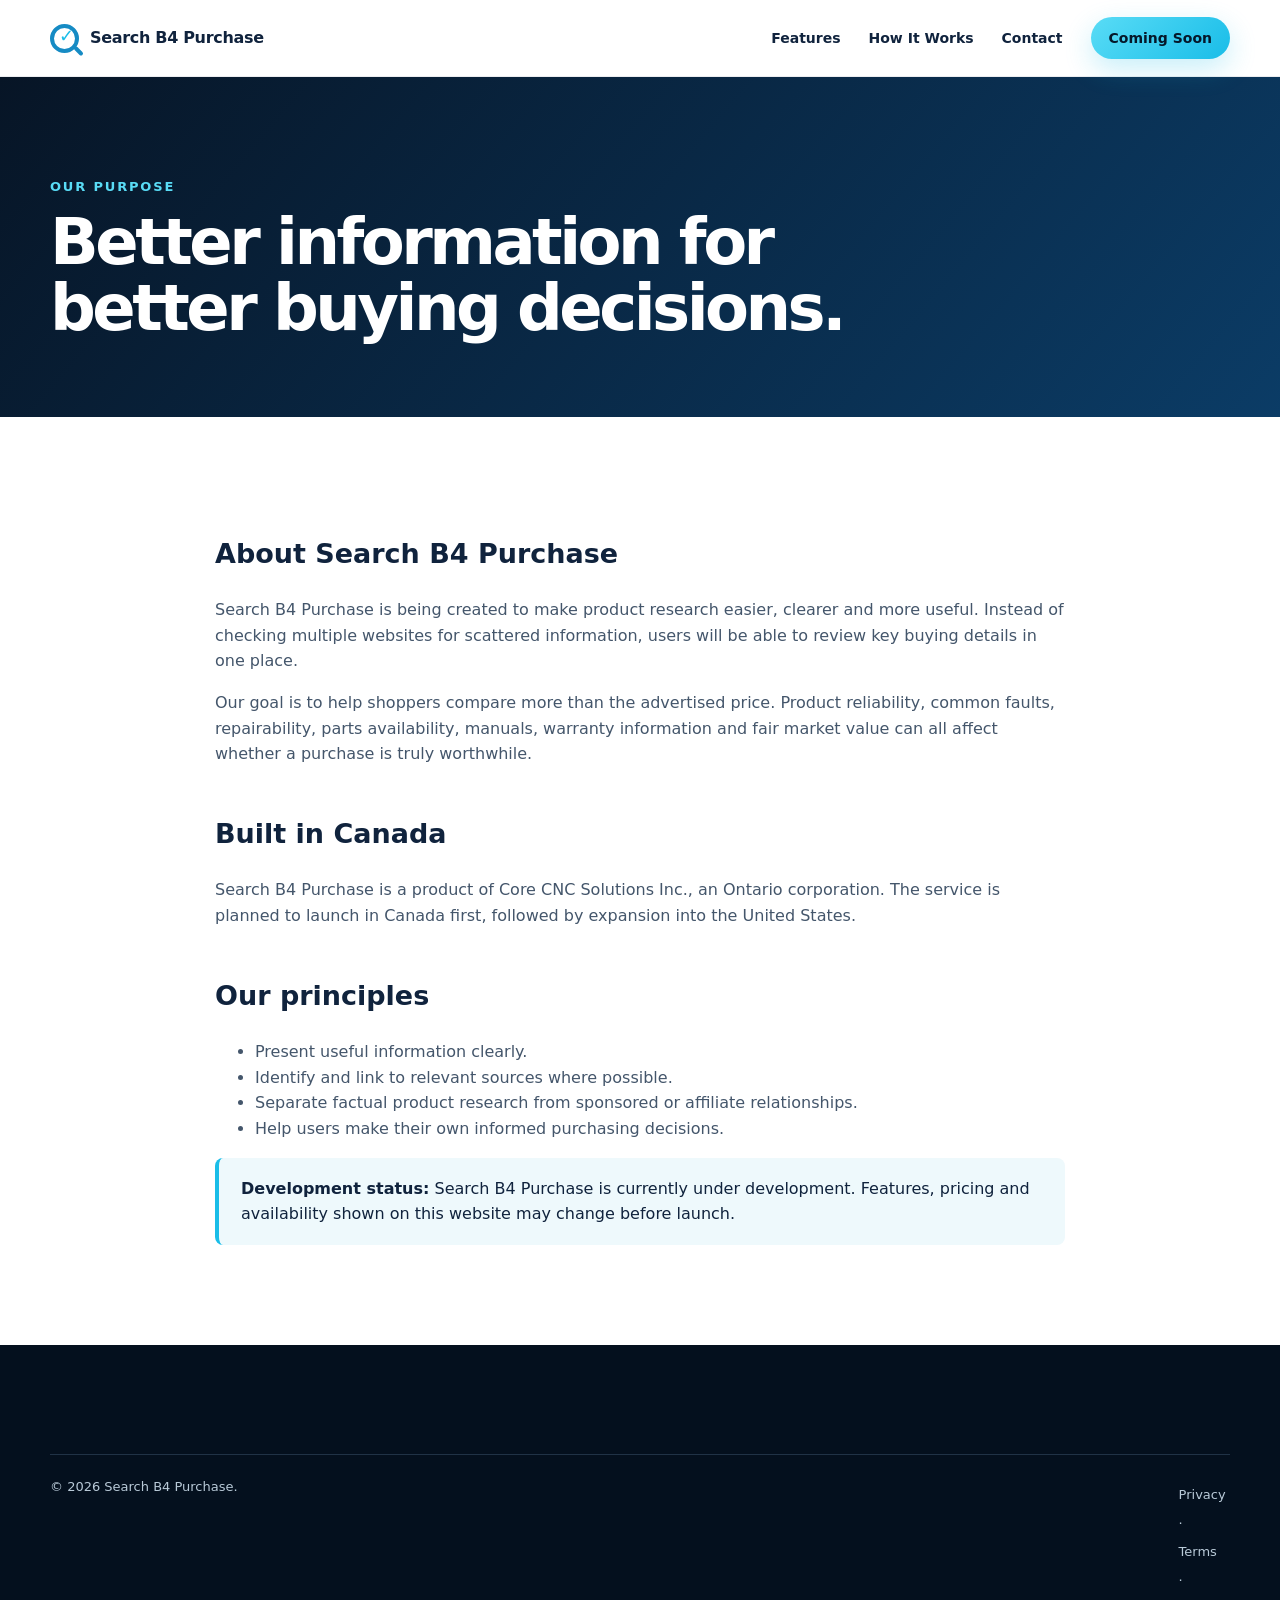
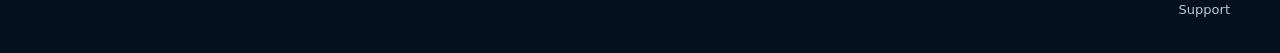
==== commit 9697508e: "Add files via upload" ====
--- a/about.html
+++ b/about.html
@@ -1 +1 @@
-<!doctype html><html lang="en-CA"><head><meta charset="utf-8"><meta name="viewport" content="width=device-width,initial-scale=1"><meta name="description" content="About Search B4 Purchase."><title>About | Search B4 Purchase</title><link rel="icon" href="assets/icon-180.png" type="image/png"><link rel="stylesheet" href="styles.css"><script defer src="script.js"></script></head><body><header class="site-header"><div class="container nav-wrap"><a class="brand" href="index.html"><span class="brand-mark"><span></span></span><span>Search B4 Purchase</span></a><button class="menu-button" aria-expanded="false" aria-controls="site-nav"><span></span><span></span><span></span></button><nav id="site-nav" class="site-nav"><a href="index.html#features">Features</a><a href="index.html#how-it-works">How It Works</a><a href="contact.html">Contact</a><a class="button button-small" href="index.html#coming-soon">Coming Soon</a></nav></div></header><main><section class="legal-hero"><div class="container"><p class="eyebrow light">Our purpose</p><h1>Better information for better buying decisions.</h1></div></section><section class="legal-page"><div class="container legal-content"><h2>About Search B4 Purchase</h2><p>Search B4 Purchase is being created to make product research easier, clearer and more useful. Instead of checking multiple websites for scattered information, users will be able to review key buying details in one place.</p><p>Our goal is to help shoppers compare more than the advertised price. Product reliability, common faults, repairability, parts availability, manuals, warranty information and fair market value can all affect whether a purchase is truly worthwhile.</p><h2>Built in Canada</h2><p>Search B4 Purchase is a product of Core CNC Solutions Inc., an Ontario corporation. The service is planned to launch in Canada first, followed by expansion into the United States.</p><h2>Our principles</h2><ul><li>Present useful information clearly.</li><li>Identify and link to relevant sources where possible.</li><li>Separate factual product research from sponsored or affiliate relationships.</li><li>Help users make their own informed purchasing decisions.</li></ul><div class="notice"><strong>Development status:</strong> Search B4 Purchase is currently under development. Features, pricing and availability shown on this website may change before launch.</div></div></section></main><footer class="site-footer"><div class="container footer-bottom"><span>© 2026 Search B4 Purchase.</span><span><a href="privacy.html">Privacy</a> · <a href="terms.html">Terms</a> · <a href="contact.html">Support</a></span></div></footer></body></html>
+<!doctype html><html lang="en-CA"><head><meta charset="utf-8"><meta name="viewport" content="width=device-width,initial-scale=1"><meta name="description" content="About Search B4 Purchase."><title>About | Search B4 Purchase</title><link rel="icon" href="assets/favicon.svg" type="image/svg+xml"><link rel="stylesheet" href="styles.css"><script defer src="script.js"></script></head><body><header class="site-header"><div class="container nav-wrap"><a class="brand" href="index.html"><span class="brand-mark"><span></span></span><span>Search B4 Purchase</span></a><button class="menu-button" aria-expanded="false" aria-controls="site-nav"><span></span><span></span><span></span></button><nav id="site-nav" class="site-nav"><a href="index.html#features">Features</a><a href="index.html#how-it-works">How It Works</a><a href="contact.html">Contact</a><a class="button button-small" href="index.html#coming-soon">Coming Soon</a></nav></div></header><main><section class="legal-hero"><div class="container"><p class="eyebrow light">Our purpose</p><h1>Better information for better buying decisions.</h1></div></section><section class="legal-page"><div class="container legal-content"><h2>About Search B4 Purchase</h2><p>Search B4 Purchase is being created to make product research easier, clearer and more useful. Instead of checking multiple websites for scattered information, users will be able to review key buying details in one place.</p><p>Our goal is to help shoppers compare more than the advertised price. Product reliability, common faults, repairability, parts availability, manuals, warranty information and fair market value can all affect whether a purchase is truly worthwhile.</p><h2>Built in Canada</h2><p>Search B4 Purchase is a product of Core CNC Solutions Inc., an Ontario corporation. The service is planned to launch in Canada first, followed by expansion into the United States.</p><h2>Our principles</h2><ul><li>Present useful information clearly.</li><li>Identify and link to relevant sources where possible.</li><li>Separate factual product research from sponsored or affiliate relationships.</li><li>Help users make their own informed purchasing decisions.</li></ul><div class="notice"><strong>Development status:</strong> Search B4 Purchase is currently under development. Features, pricing and availability shown on this website may change before launch.</div></div></section></main><footer class="site-footer"><div class="container footer-bottom"><span>© 2026 Search B4 Purchase.</span><span><a href="privacy.html">Privacy</a> · <a href="terms.html">Terms</a> · <a href="contact.html">Support</a></span></div></footer></body></html>
--- a/styles.css
+++ b/styles.css
@@ -1,4 +1,4 @@
-:root{--navy:#071526;--navy-2:#0c2139;--ink:#10233d;--muted:#617086;--blue:#19bde8;--blue-2:#59dcf6;--amber:#ffb548;--line:#dce5ee;--paper:#f7fafc;--white:#fff;--shadow:0 16px 50px rgba(9,31,56,.12);--radius:20px;--container:1180px}*{box-sizing:border-box}html{scroll-behavior:smooth}body{margin:0;color:var(--ink);background:var(--white);font-family:Inter,ui-sans-serif,system-ui,-apple-system,BlinkMacSystemFont,"Segoe UI",sans-serif;line-height:1.6}a{color:inherit;text-decoration:none}img{max-width:100%}.container{width:min(calc(100% - 40px),var(--container));margin:auto}.skip-link{position:absolute;left:-9999px}.skip-link:focus{left:12px;top:12px;z-index:100;background:#fff;padding:10px}.site-header{position:sticky;top:0;z-index:50;background:rgba(255,255,255,.94);border-bottom:1px solid rgba(16,35,61,.08);backdrop-filter:blur(14px)}.nav-wrap{height:76px;display:flex;align-items:center;justify-content:space-between}.brand{display:inline-flex;gap:11px;align-items:center;font-weight:800;letter-spacing:-.02em}.brand-mark{display:inline-block;width:34px;height:34px;flex:0 0 34px;border-radius:8px;background:url("assets/search-b4-purchase-logo.png") center/cover no-repeat}.brand-mark span{display:none}.site-nav{display:flex;align-items:center;gap:28px;font-weight:650;font-size:14px}.site-nav>a:not(.button):hover{color:#087fb6}.menu-button{display:none;background:none;border:0;padding:8px}.menu-button span{display:block;width:24px;height:2px;background:var(--ink);margin:5px}.button{display:inline-flex;align-items:center;justify-content:center;border:0;border-radius:999px;background:linear-gradient(135deg,var(--blue-2),var(--blue));color:#05182a;font-weight:800;padding:14px 25px;box-shadow:0 10px 28px rgba(25,189,232,.24);transition:.2s transform,.2s box-shadow}.button:hover{transform:translateY(-2px);box-shadow:0 14px 34px rgba(25,189,232,.35)}.button-small{padding:10px 18px}.full{width:100%}.hero{position:relative;min-height:700px;display:grid;align-items:center;color:white;background:#07101d url("assets/hero-search-b4-purchase.png") center/cover no-repeat}.hero-shade{position:absolute;inset:0;background:linear-gradient(90deg,rgba(3,10,18,.9) 0%,rgba(3,10,18,.65) 35%,rgba(3,10,18,.08) 64%,rgba(3,10,18,.05) 100%)}.hero-content{position:relative;padding-top:20px}.eyebrow{margin:0 0 12px;color:#087fb6;font-size:13px;font-weight:850;letter-spacing:.14em;text-transform:uppercase}.eyebrow.light{color:var(--blue-2)}h1,h2,h3,p{margin-top:0}h1{max-width:650px;margin-bottom:20px;font-size:clamp(46px,6vw,76px);line-height:1.03;letter-spacing:-.055em}h1 span{color:#eafaff}.hero-copy{max-width:570px;font-size:clamp(18px,2vw,22px);color:#d9e6f1}.hero-actions{display:flex;gap:24px;align-items:center;margin-top:32px}.text-link{font-weight:750}.text-link:hover{color:var(--blue-2)}.section{padding:104px 0}.light-section{background:#fff}.section-heading{max-width:760px;margin:0 auto 50px}.centered{text-align:center}.section-heading h2,.section h2,.final-cta h2{margin-bottom:16px;font-size:clamp(35px,4.2vw,54px);line-height:1.1;letter-spacing:-.04em}.section-heading>p:last-child,.section-intro,.large-copy{color:var(--muted);font-size:18px}.feature-grid{display:grid;grid-template-columns:repeat(3,1fr);gap:18px}.feature-card{padding:30px;border:1px solid var(--line);border-radius:var(--radius);background:#fff;box-shadow:0 9px 30px rgba(20,50,80,.06);transition:.2s}.feature-card:hover{transform:translateY(-4px);box-shadow:var(--shadow)}.feature-card .icon{display:grid;place-items:center;width:52px;height:52px;margin-bottom:22px;border-radius:15px;background:#eaf9fd;color:#067ba9;font-size:25px;font-weight:900}.feature-card h3{margin-bottom:7px}.feature-card p{color:var(--muted);margin-bottom:0}.dark-section{overflow:hidden;color:#fff;background:radial-gradient(circle at 80% 45%,#15456a 0,#0b2845 25%,var(--navy) 62%)}.how-grid{display:grid;grid-template-columns:1.1fr .9fr;gap:90px;align-items:center}.dark-section .section-intro{color:#bccddd}.steps{display:grid;gap:28px;margin-top:38px}.steps article{display:flex;gap:18px}.steps article>span{flex:0 0 auto;display:grid;place-items:center;width:38px;height:38px;border-radius:50%;background:var(--blue);color:#052036;font-weight:900}.steps h3{margin:3px 0 5px}.steps p{margin:0;color:#b9cad9}.phone-demo{display:grid;place-items:center}.phone-shell{width:min(340px,100%);padding:18px 18px 25px;border:8px solid #254660;border-radius:40px;background:#091827;box-shadow:0 30px 70px rgba(0,0,0,.45);transform:rotate(3deg)}.phone-top{width:90px;height:19px;margin:0 auto 24px;border-radius:15px;background:#02070e}.app-label{color:#7ddff6;text-transform:uppercase;font-size:11px;font-weight:800;letter-spacing:.12em}.demo-product{display:flex;gap:12px;align-items:center;margin:10px 0 14px;padding:12px;border-radius:16px;background:#122b43}.demo-product small,.product-title small{display:block;color:#8fa9be}.demo-image{display:grid;place-items:center;width:55px;height:55px;border-radius:12px;background:#d9e3ea;font-size:30px}.demo-row{display:flex;justify-content:space-between;padding:11px 4px;border-bottom:1px solid #1b3953;color:#abc0d0}.demo-row strong{color:#fff}.stars{color:var(--amber)!important}.good{color:#5ee4a1!important}.research-grid{display:grid;grid-template-columns:.8fr 1.2fr;gap:70px;align-items:center}.check-list{display:grid;gap:12px;padding:0;list-style:none}.check-list li{position:relative;padding-left:34px}.check-list li:before{content:"✓";position:absolute;left:0;display:grid;place-items:center;width:22px;height:22px;border-radius:50%;background:#0b91c7;color:#fff;font-size:13px;font-weight:900}.dashboard-card{padding:25px;border:1px solid var(--line);border-radius:25px;background:var(--paper);box-shadow:var(--shadow)}.product-title{display:flex;align-items:center;gap:12px;margin-bottom:18px}.product-icon{display:grid;place-items:center;width:55px;height:55px;border-radius:14px;background:#dfeaf1;font-size:28px}.product-title .rating{margin-left:auto;color:#bd7200;font-weight:800}.metric-grid{display:grid;grid-template-columns:repeat(3,1fr);gap:12px}.metric-grid article{padding:17px;border-radius:14px;background:#fff;border:1px solid #e1e8ee}.metric-grid small,.metric-grid span{display:block;color:var(--muted);font-size:12px}.metric-grid strong{display:block;margin:5px 0;color:var(--ink);font-size:18px}.availability-section{color:#fff;background:linear-gradient(120deg,#087bb6,#0a3967 52%,#07192d)}.availability-grid{display:grid;grid-template-columns:1fr 1fr;gap:80px;align-items:center}.availability-grid p{max-width:620px;color:#d3e5f2}.locations{display:grid;grid-template-columns:1fr 1fr;gap:16px}.locations article{display:flex;gap:15px;align-items:center;padding:24px;border:1px solid rgba(255,255,255,.18);border-radius:18px;background:rgba(255,255,255,.08)}.locations span{font-size:35px}.locations strong,.locations small{display:block}.locations small{color:#c6d8e5}.pricing-section{background:var(--paper)}.price-card{position:relative;max-width:430px;margin:auto;padding:36px;border:1px solid var(--line);border-radius:24px;background:#fff;box-shadow:var(--shadow);text-align:center}.price-badge{display:inline-block;margin-bottom:22px;padding:6px 11px;border-radius:999px;background:#e5f7fd;color:#067aa7;font-size:11px;font-weight:900;letter-spacing:.1em}.free-searches{color:var(--muted)}.price{display:flex;align-items:baseline;justify-content:center;margin:20px 0}.price strong{font-size:58px;line-height:1}.price span{color:var(--muted)}.price-card ul{text-align:left;list-style:none;padding:0;display:grid;gap:10px}.price-card li:before{content:"✓";margin-right:10px;color:#05956a;font-weight:900}.price-card>small{display:block;margin-top:13px;color:var(--muted)}.final-cta{padding:95px 0;color:#fff;background:linear-gradient(rgba(5,17,30,.82),rgba(5,17,30,.92)),url("assets/hero-search-b4-purchase.png") center 66%/cover}.final-cta p:not(.eyebrow){color:#cedce7;font-size:18px}.final-cta .button{margin-top:14px}.site-footer{padding:64px 0 24px;color:#b9cad8;background:#04101e}.footer-grid{display:grid;grid-template-columns:2fr 1fr 1fr;gap:60px}.footer-brand{color:#fff;margin-bottom:18px}.site-footer h3{color:#fff;font-size:14px;text-transform:uppercase;letter-spacing:.09em}.site-footer a:not(.brand){display:block;margin:8px 0}.site-footer a:hover{color:#fff}.site-footer p{margin:5px 0}.footer-bottom{display:flex;justify-content:space-between;margin-top:45px;padding-top:22px;border-top:1px solid #203246;font-size:13px}.legal-hero{padding:100px 0 55px;color:#fff;background:linear-gradient(130deg,var(--navy),#0b3c66)}.legal-hero h1{font-size:clamp(40px,5vw,64px);max-width:900px}.legal-page{padding:70px 0 100px}.legal-content{max-width:850px}.legal-content h2{margin-top:45px;font-size:27px}.legal-content h3{margin-top:28px}.legal-content p,.legal-content li{color:#44566b}.notice{padding:18px 22px;border-left:4px solid var(--blue);border-radius:8px;background:#eef9fc}.contact-grid{display:grid;grid-template-columns:1fr 1fr;gap:30px}.contact-card{padding:28px;border:1px solid var(--line);border-radius:18px;background:#fff;box-shadow:0 10px 30px rgba(10,40,70,.07)}.contact-card h2{margin-bottom:8px}.contact-card a{color:#087ead;font-weight:800}.contact-card.full-width{grid-column:1/-1}.form-grid{display:grid;grid-template-columns:1fr 1fr;gap:16px}.field{display:grid;gap:6px}.field.full{grid-column:1/-1}.field label{font-weight:750}.field input,.field textarea,.field select{width:100%;padding:13px 14px;border:1px solid #bdc9d4;border-radius:10px;font:inherit}.field textarea{min-height:140px;resize:vertical}.form-note{color:var(--muted);font-size:13px}
+:root{--navy:#071526;--navy-2:#0c2139;--ink:#10233d;--muted:#617086;--blue:#19bde8;--blue-2:#59dcf6;--amber:#ffb548;--line:#dce5ee;--paper:#f7fafc;--white:#fff;--shadow:0 16px 50px rgba(9,31,56,.12);--radius:20px;--container:1180px}*{box-sizing:border-box}html{scroll-behavior:smooth}body{margin:0;color:var(--ink);background:var(--white);font-family:Inter,ui-sans-serif,system-ui,-apple-system,BlinkMacSystemFont,"Segoe UI",sans-serif;line-height:1.6}a{color:inherit;text-decoration:none}img{max-width:100%}.container{width:min(calc(100% - 40px),var(--container));margin:auto}.skip-link{position:absolute;left:-9999px}.skip-link:focus{left:12px;top:12px;z-index:100;background:#fff;padding:10px}.site-header{position:sticky;top:0;z-index:50;background:rgba(255,255,255,.94);border-bottom:1px solid rgba(16,35,61,.08);backdrop-filter:blur(14px)}.nav-wrap{height:76px;display:flex;align-items:center;justify-content:space-between}.brand{display:inline-flex;gap:11px;align-items:center;font-weight:800;letter-spacing:-.02em}.brand-mark{position:relative;display:inline-block;width:29px;height:29px;border:4px solid #168bc4;border-radius:50%}.brand-mark:after{content:"";position:absolute;width:11px;height:4px;background:#168bc4;right:-9px;bottom:-4px;transform:rotate(45deg);border-radius:4px}.brand-mark span:before{content:"✓";position:absolute;left:5px;top:-6px;color:var(--blue);font-size:18px}.site-nav{display:flex;align-items:center;gap:28px;font-weight:650;font-size:14px}.site-nav>a:not(.button):hover{color:#087fb6}.menu-button{display:none;background:none;border:0;padding:8px}.menu-button span{display:block;width:24px;height:2px;background:var(--ink);margin:5px}.button{display:inline-flex;align-items:center;justify-content:center;border:0;border-radius:999px;background:linear-gradient(135deg,var(--blue-2),var(--blue));color:#05182a;font-weight:800;padding:14px 25px;box-shadow:0 10px 28px rgba(25,189,232,.24);transition:.2s transform,.2s box-shadow}.button:hover{transform:translateY(-2px);box-shadow:0 14px 34px rgba(25,189,232,.35)}.button-small{padding:10px 18px}.full{width:100%}.hero{position:relative;min-height:700px;display:grid;align-items:center;color:white;background:#07101d url("assets/hero-search-b4-purchase.png") center/cover no-repeat}.hero-shade{position:absolute;inset:0;background:linear-gradient(90deg,rgba(3,10,18,.9) 0%,rgba(3,10,18,.65) 35%,rgba(3,10,18,.08) 64%,rgba(3,10,18,.05) 100%)}.hero-content{position:relative;padding-top:20px}.eyebrow{margin:0 0 12px;color:#087fb6;font-size:13px;font-weight:850;letter-spacing:.14em;text-transform:uppercase}.eyebrow.light{color:var(--blue-2)}h1,h2,h3,p{margin-top:0}h1{max-width:650px;margin-bottom:20px;font-size:clamp(46px,6vw,76px);line-height:1.03;letter-spacing:-.055em}h1 span{color:#eafaff}.hero-copy{max-width:570px;font-size:clamp(18px,2vw,22px);color:#d9e6f1}.hero-actions{display:flex;gap:24px;align-items:center;margin-top:32px}.text-link{font-weight:750}.text-link:hover{color:var(--blue-2)}.section{padding:104px 0}.light-section{background:#fff}.section-heading{max-width:760px;margin:0 auto 50px}.centered{text-align:center}.section-heading h2,.section h2,.final-cta h2{margin-bottom:16px;font-size:clamp(35px,4.2vw,54px);line-height:1.1;letter-spacing:-.04em}.section-heading>p:last-child,.section-intro,.large-copy{color:var(--muted);font-size:18px}.feature-grid{display:grid;grid-template-columns:repeat(3,1fr);gap:18px}.feature-card{padding:30px;border:1px solid var(--line);border-radius:var(--radius);background:#fff;box-shadow:0 9px 30px rgba(20,50,80,.06);transition:.2s}.feature-card:hover{transform:translateY(-4px);box-shadow:var(--shadow)}.feature-card .icon{display:grid;place-items:center;width:52px;height:52px;margin-bottom:22px;border-radius:15px;background:#eaf9fd;color:#067ba9;font-size:25px;font-weight:900}.feature-card h3{margin-bottom:7px}.feature-card p{color:var(--muted);margin-bottom:0}.dark-section{overflow:hidden;color:#fff;background:radial-gradient(circle at 80% 45%,#15456a 0,#0b2845 25%,var(--navy) 62%)}.how-grid{display:grid;grid-template-columns:1.1fr .9fr;gap:90px;align-items:center}.dark-section .section-intro{color:#bccddd}.steps{display:grid;gap:28px;margin-top:38px}.steps article{display:flex;gap:18px}.steps article>span{flex:0 0 auto;display:grid;place-items:center;width:38px;height:38px;border-radius:50%;background:var(--blue);color:#052036;font-weight:900}.steps h3{margin:3px 0 5px}.steps p{margin:0;color:#b9cad9}.phone-demo{display:grid;place-items:center}.phone-shell{width:min(340px,100%);padding:18px 18px 25px;border:8px solid #254660;border-radius:40px;background:#091827;box-shadow:0 30px 70px rgba(0,0,0,.45);transform:rotate(3deg)}.phone-top{width:90px;height:19px;margin:0 auto 24px;border-radius:15px;background:#02070e}.app-label{color:#7ddff6;text-transform:uppercase;font-size:11px;font-weight:800;letter-spacing:.12em}.demo-product{display:flex;gap:12px;align-items:center;margin:10px 0 14px;padding:12px;border-radius:16px;background:#122b43}.demo-product small,.product-title small{display:block;color:#8fa9be}.demo-image{display:grid;place-items:center;width:55px;height:55px;border-radius:12px;background:#d9e3ea;font-size:30px}.demo-row{display:flex;justify-content:space-between;padding:11px 4px;border-bottom:1px solid #1b3953;color:#abc0d0}.demo-row strong{color:#fff}.stars{color:var(--amber)!important}.good{color:#5ee4a1!important}.research-grid{display:grid;grid-template-columns:.8fr 1.2fr;gap:70px;align-items:center}.check-list{display:grid;gap:12px;padding:0;list-style:none}.check-list li{position:relative;padding-left:34px}.check-list li:before{content:"✓";position:absolute;left:0;display:grid;place-items:center;width:22px;height:22px;border-radius:50%;background:#0b91c7;color:#fff;font-size:13px;font-weight:900}.dashboard-card{padding:25px;border:1px solid var(--line);border-radius:25px;background:var(--paper);box-shadow:var(--shadow)}.product-title{display:flex;align-items:center;gap:12px;margin-bottom:18px}.product-icon{display:grid;place-items:center;width:55px;height:55px;border-radius:14px;background:#dfeaf1;font-size:28px}.product-title .rating{margin-left:auto;color:#bd7200;font-weight:800}.metric-grid{display:grid;grid-template-columns:repeat(3,1fr);gap:12px}.metric-grid article{padding:17px;border-radius:14px;background:#fff;border:1px solid #e1e8ee}.metric-grid small,.metric-grid span{display:block;color:var(--muted);font-size:12px}.metric-grid strong{display:block;margin:5px 0;color:var(--ink);font-size:18px}.availability-section{color:#fff;background:linear-gradient(120deg,#087bb6,#0a3967 52%,#07192d)}.availability-grid{display:grid;grid-template-columns:1fr 1fr;gap:80px;align-items:center}.availability-grid p{max-width:620px;color:#d3e5f2}.locations{display:grid;grid-template-columns:1fr 1fr;gap:16px}.locations article{display:flex;gap:15px;align-items:center;padding:24px;border:1px solid rgba(255,255,255,.18);border-radius:18px;background:rgba(255,255,255,.08)}.locations span{font-size:35px}.locations strong,.locations small{display:block}.locations small{color:#c6d8e5}.pricing-section{background:var(--paper)}.price-card{position:relative;max-width:430px;margin:auto;padding:36px;border:1px solid var(--line);border-radius:24px;background:#fff;box-shadow:var(--shadow);text-align:center}.price-badge{display:inline-block;margin-bottom:22px;padding:6px 11px;border-radius:999px;background:#e5f7fd;color:#067aa7;font-size:11px;font-weight:900;letter-spacing:.1em}.free-searches{color:var(--muted)}.price{display:flex;align-items:baseline;justify-content:center;margin:20px 0}.price strong{font-size:58px;line-height:1}.price span{color:var(--muted)}.price-card ul{text-align:left;list-style:none;padding:0;display:grid;gap:10px}.price-card li:before{content:"✓";margin-right:10px;color:#05956a;font-weight:900}.price-card>small{display:block;margin-top:13px;color:var(--muted)}.final-cta{padding:95px 0;color:#fff;background:linear-gradient(rgba(5,17,30,.82),rgba(5,17,30,.92)),url("assets/hero-search-b4-purchase.png") center 66%/cover}.final-cta p:not(.eyebrow){color:#cedce7;font-size:18px}.final-cta .button{margin-top:14px}.site-footer{padding:64px 0 24px;color:#b9cad8;background:#04101e}.footer-grid{display:grid;grid-template-columns:2fr 1fr 1fr;gap:60px}.footer-brand{color:#fff;margin-bottom:18px}.site-footer h3{color:#fff;font-size:14px;text-transform:uppercase;letter-spacing:.09em}.site-footer a:not(.brand){display:block;margin:8px 0}.site-footer a:hover{color:#fff}.site-footer p{margin:5px 0}.footer-bottom{display:flex;justify-content:space-between;margin-top:45px;padding-top:22px;border-top:1px solid #203246;font-size:13px}.legal-hero{padding:100px 0 55px;color:#fff;background:linear-gradient(130deg,var(--navy),#0b3c66)}.legal-hero h1{font-size:clamp(40px,5vw,64px);max-width:900px}.legal-page{padding:70px 0 100px}.legal-content{max-width:850px}.legal-content h2{margin-top:45px;font-size:27px}.legal-content h3{margin-top:28px}.legal-content p,.legal-content li{color:#44566b}.notice{padding:18px 22px;border-left:4px solid var(--blue);border-radius:8px;background:#eef9fc}.contact-grid{display:grid;grid-template-columns:1fr 1fr;gap:30px}.contact-card{padding:28px;border:1px solid var(--line);border-radius:18px;background:#fff;box-shadow:0 10px 30px rgba(10,40,70,.07)}.contact-card h2{margin-bottom:8px}.contact-card a{color:#087ead;font-weight:800}.contact-card.full-width{grid-column:1/-1}.form-grid{display:grid;grid-template-columns:1fr 1fr;gap:16px}.field{display:grid;gap:6px}.field.full{grid-column:1/-1}.field label{font-weight:750}.field input,.field textarea,.field select{width:100%;padding:13px 14px;border:1px solid #bdc9d4;border-radius:10px;font:inherit}.field textarea{min-height:140px;resize:vertical}.form-note{color:var(--muted);font-size:13px}
 @media(max-width:900px){.menu-button{display:block}.site-nav{display:none;position:absolute;top:76px;left:0;right:0;padding:22px;background:#fff;border-bottom:1px solid var(--line);box-shadow:var(--shadow);flex-direction:column;align-items:stretch}.site-nav.open{display:flex}.site-nav:not(#site-nav){display:flex;position:static;padding:0;background:transparent;border:0;box-shadow:none;flex-direction:row}.site-nav .button{align-self:flex-start}.hero{min-height:640px;background-position:62% center}.hero-shade{background:linear-gradient(90deg,rgba(3,10,18,.94),rgba(3,10,18,.72) 62%,rgba(3,10,18,.32))}.feature-grid{grid-template-columns:repeat(2,1fr)}.how-grid,.research-grid,.availability-grid{grid-template-columns:1fr}.how-grid{gap:55px}.research-grid{gap:45px}.metric-grid{grid-template-columns:repeat(2,1fr)}.footer-grid{grid-template-columns:1fr 1fr}.footer-grid>div:first-child{grid-column:1/-1}}
 @media(max-width:600px){.container{width:min(calc(100% - 28px),var(--container))}.brand{font-size:14px}.brand-mark{transform:scale(.85)}.hero{min-height:690px;background-position:66% center}.hero-shade{background:linear-gradient(90deg,rgba(3,10,18,.95),rgba(3,10,18,.75))}.hero-content{padding-top:120px;align-self:start}.hero-actions{align-items:flex-start;flex-direction:column;gap:16px}.section{padding:75px 0}.feature-grid,.metric-grid,.locations,.contact-grid,.form-grid{grid-template-columns:1fr}.field.full,.contact-card.full-width{grid-column:auto}.feature-card{padding:24px}.availability-grid{gap:42px}.phone-shell{width:300px}.footer-grid{grid-template-columns:1fr;gap:30px}.footer-grid>div:first-child{grid-column:auto}.footer-bottom{flex-direction:column;gap:8px}.product-title{flex-wrap:wrap}.product-title .rating{margin-left:0}.legal-hero{padding:75px 0 40px}}
 @media(prefers-reduced-motion:reduce){html{scroll-behavior:auto}.button,.feature-card{transition:none}}
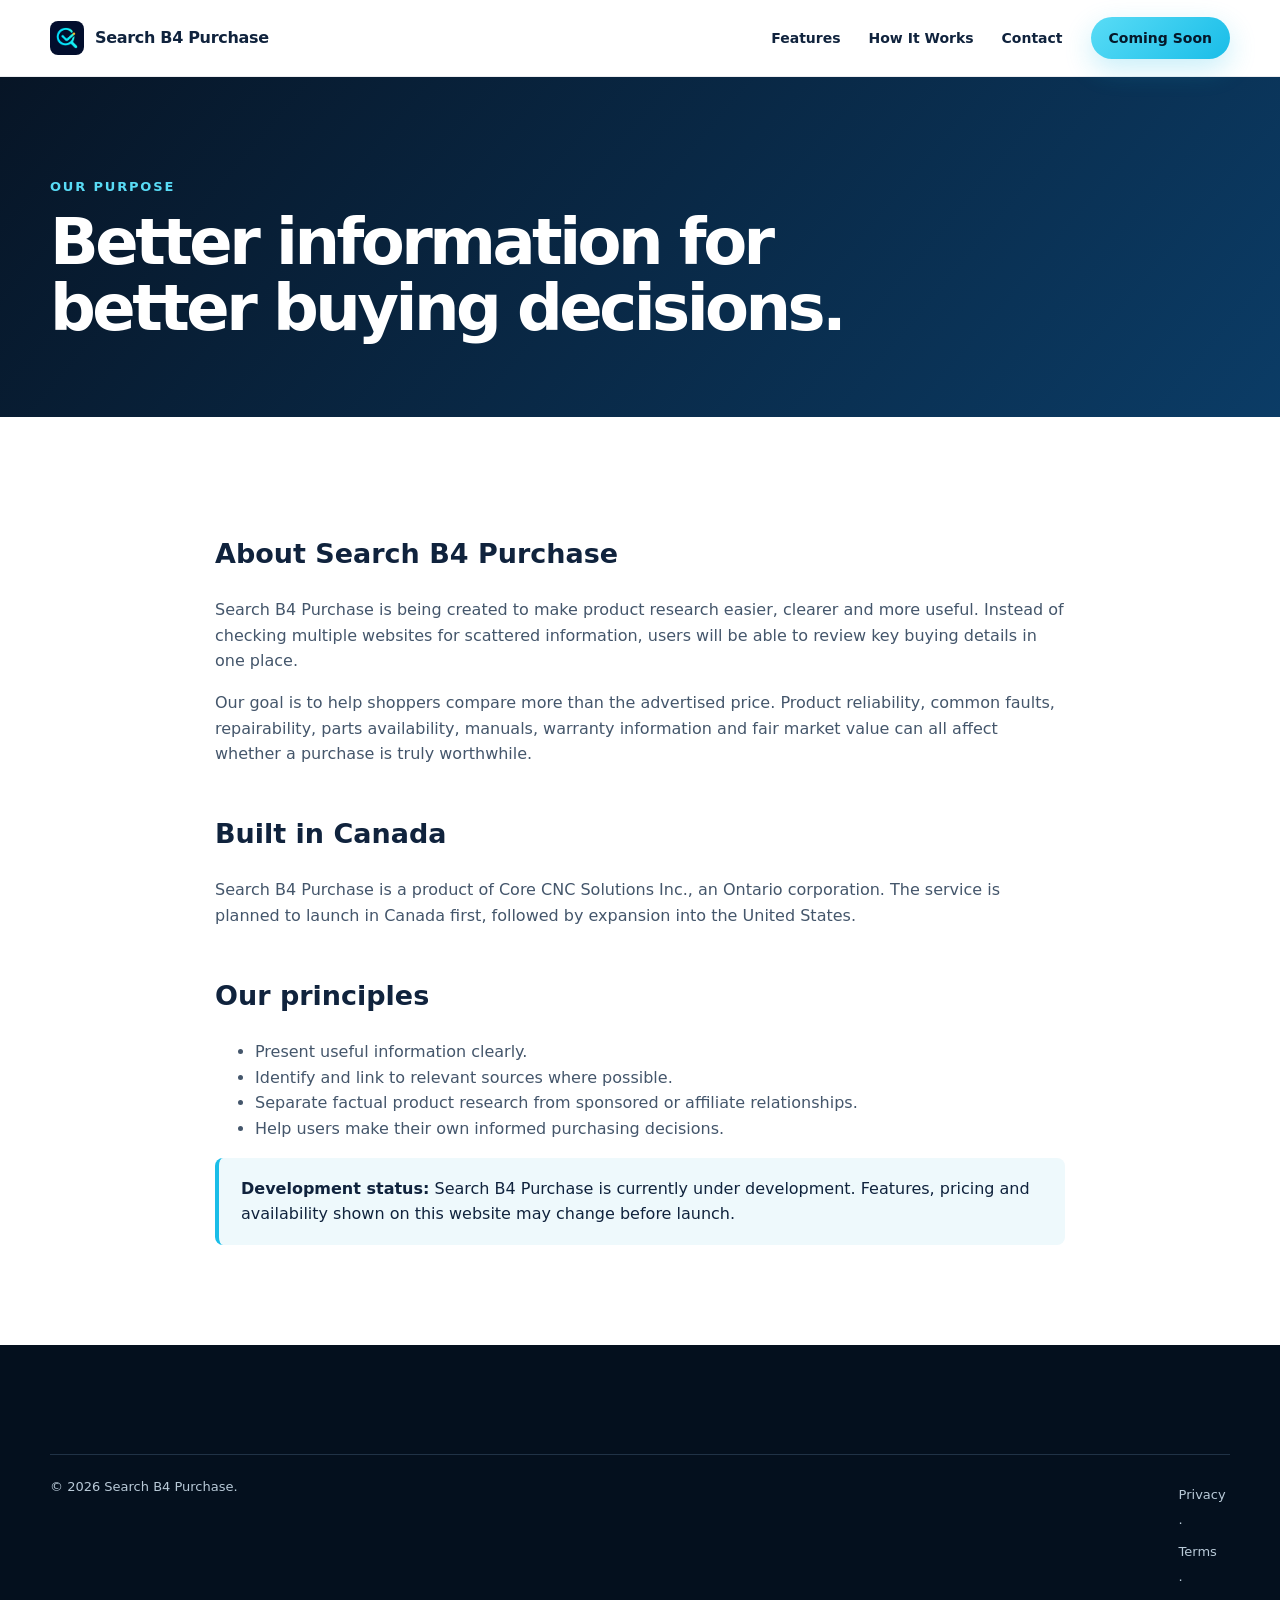
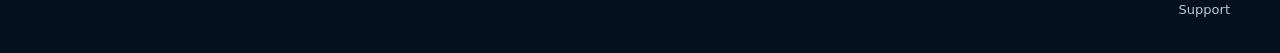
==== commit 824304ab: "Revert "Add files via upload" This reverts commit 9697508e2d45401bdf0f312966e9601d646af58c." ====
--- a/about.html
+++ b/about.html
@@ -1 +1 @@
-<!doctype html><html lang="en-CA"><head><meta charset="utf-8"><meta name="viewport" content="width=device-width,initial-scale=1"><meta name="description" content="About Search B4 Purchase."><title>About | Search B4 Purchase</title><link rel="icon" href="assets/favicon.svg" type="image/svg+xml"><link rel="stylesheet" href="styles.css"><script defer src="script.js"></script></head><body><header class="site-header"><div class="container nav-wrap"><a class="brand" href="index.html"><span class="brand-mark"><span></span></span><span>Search B4 Purchase</span></a><button class="menu-button" aria-expanded="false" aria-controls="site-nav"><span></span><span></span><span></span></button><nav id="site-nav" class="site-nav"><a href="index.html#features">Features</a><a href="index.html#how-it-works">How It Works</a><a href="contact.html">Contact</a><a class="button button-small" href="index.html#coming-soon">Coming Soon</a></nav></div></header><main><section class="legal-hero"><div class="container"><p class="eyebrow light">Our purpose</p><h1>Better information for better buying decisions.</h1></div></section><section class="legal-page"><div class="container legal-content"><h2>About Search B4 Purchase</h2><p>Search B4 Purchase is being created to make product research easier, clearer and more useful. Instead of checking multiple websites for scattered information, users will be able to review key buying details in one place.</p><p>Our goal is to help shoppers compare more than the advertised price. Product reliability, common faults, repairability, parts availability, manuals, warranty information and fair market value can all affect whether a purchase is truly worthwhile.</p><h2>Built in Canada</h2><p>Search B4 Purchase is a product of Core CNC Solutions Inc., an Ontario corporation. The service is planned to launch in Canada first, followed by expansion into the United States.</p><h2>Our principles</h2><ul><li>Present useful information clearly.</li><li>Identify and link to relevant sources where possible.</li><li>Separate factual product research from sponsored or affiliate relationships.</li><li>Help users make their own informed purchasing decisions.</li></ul><div class="notice"><strong>Development status:</strong> Search B4 Purchase is currently under development. Features, pricing and availability shown on this website may change before launch.</div></div></section></main><footer class="site-footer"><div class="container footer-bottom"><span>© 2026 Search B4 Purchase.</span><span><a href="privacy.html">Privacy</a> · <a href="terms.html">Terms</a> · <a href="contact.html">Support</a></span></div></footer></body></html>
+<!doctype html><html lang="en-CA"><head><meta charset="utf-8"><meta name="viewport" content="width=device-width,initial-scale=1"><meta name="description" content="About Search B4 Purchase."><title>About | Search B4 Purchase</title><link rel="icon" href="assets/icon-180.png" type="image/png"><link rel="stylesheet" href="styles.css"><script defer src="script.js"></script></head><body><header class="site-header"><div class="container nav-wrap"><a class="brand" href="index.html"><span class="brand-mark"><span></span></span><span>Search B4 Purchase</span></a><button class="menu-button" aria-expanded="false" aria-controls="site-nav"><span></span><span></span><span></span></button><nav id="site-nav" class="site-nav"><a href="index.html#features">Features</a><a href="index.html#how-it-works">How It Works</a><a href="contact.html">Contact</a><a class="button button-small" href="index.html#coming-soon">Coming Soon</a></nav></div></header><main><section class="legal-hero"><div class="container"><p class="eyebrow light">Our purpose</p><h1>Better information for better buying decisions.</h1></div></section><section class="legal-page"><div class="container legal-content"><h2>About Search B4 Purchase</h2><p>Search B4 Purchase is being created to make product research easier, clearer and more useful. Instead of checking multiple websites for scattered information, users will be able to review key buying details in one place.</p><p>Our goal is to help shoppers compare more than the advertised price. Product reliability, common faults, repairability, parts availability, manuals, warranty information and fair market value can all affect whether a purchase is truly worthwhile.</p><h2>Built in Canada</h2><p>Search B4 Purchase is a product of Core CNC Solutions Inc., an Ontario corporation. The service is planned to launch in Canada first, followed by expansion into the United States.</p><h2>Our principles</h2><ul><li>Present useful information clearly.</li><li>Identify and link to relevant sources where possible.</li><li>Separate factual product research from sponsored or affiliate relationships.</li><li>Help users make their own informed purchasing decisions.</li></ul><div class="notice"><strong>Development status:</strong> Search B4 Purchase is currently under development. Features, pricing and availability shown on this website may change before launch.</div></div></section></main><footer class="site-footer"><div class="container footer-bottom"><span>© 2026 Search B4 Purchase.</span><span><a href="privacy.html">Privacy</a> · <a href="terms.html">Terms</a> · <a href="contact.html">Support</a></span></div></footer></body></html>
--- a/styles.css
+++ b/styles.css
@@ -1,4 +1,4 @@
-:root{--navy:#071526;--navy-2:#0c2139;--ink:#10233d;--muted:#617086;--blue:#19bde8;--blue-2:#59dcf6;--amber:#ffb548;--line:#dce5ee;--paper:#f7fafc;--white:#fff;--shadow:0 16px 50px rgba(9,31,56,.12);--radius:20px;--container:1180px}*{box-sizing:border-box}html{scroll-behavior:smooth}body{margin:0;color:var(--ink);background:var(--white);font-family:Inter,ui-sans-serif,system-ui,-apple-system,BlinkMacSystemFont,"Segoe UI",sans-serif;line-height:1.6}a{color:inherit;text-decoration:none}img{max-width:100%}.container{width:min(calc(100% - 40px),var(--container));margin:auto}.skip-link{position:absolute;left:-9999px}.skip-link:focus{left:12px;top:12px;z-index:100;background:#fff;padding:10px}.site-header{position:sticky;top:0;z-index:50;background:rgba(255,255,255,.94);border-bottom:1px solid rgba(16,35,61,.08);backdrop-filter:blur(14px)}.nav-wrap{height:76px;display:flex;align-items:center;justify-content:space-between}.brand{display:inline-flex;gap:11px;align-items:center;font-weight:800;letter-spacing:-.02em}.brand-mark{position:relative;display:inline-block;width:29px;height:29px;border:4px solid #168bc4;border-radius:50%}.brand-mark:after{content:"";position:absolute;width:11px;height:4px;background:#168bc4;right:-9px;bottom:-4px;transform:rotate(45deg);border-radius:4px}.brand-mark span:before{content:"✓";position:absolute;left:5px;top:-6px;color:var(--blue);font-size:18px}.site-nav{display:flex;align-items:center;gap:28px;font-weight:650;font-size:14px}.site-nav>a:not(.button):hover{color:#087fb6}.menu-button{display:none;background:none;border:0;padding:8px}.menu-button span{display:block;width:24px;height:2px;background:var(--ink);margin:5px}.button{display:inline-flex;align-items:center;justify-content:center;border:0;border-radius:999px;background:linear-gradient(135deg,var(--blue-2),var(--blue));color:#05182a;font-weight:800;padding:14px 25px;box-shadow:0 10px 28px rgba(25,189,232,.24);transition:.2s transform,.2s box-shadow}.button:hover{transform:translateY(-2px);box-shadow:0 14px 34px rgba(25,189,232,.35)}.button-small{padding:10px 18px}.full{width:100%}.hero{position:relative;min-height:700px;display:grid;align-items:center;color:white;background:#07101d url("assets/hero-search-b4-purchase.png") center/cover no-repeat}.hero-shade{position:absolute;inset:0;background:linear-gradient(90deg,rgba(3,10,18,.9) 0%,rgba(3,10,18,.65) 35%,rgba(3,10,18,.08) 64%,rgba(3,10,18,.05) 100%)}.hero-content{position:relative;padding-top:20px}.eyebrow{margin:0 0 12px;color:#087fb6;font-size:13px;font-weight:850;letter-spacing:.14em;text-transform:uppercase}.eyebrow.light{color:var(--blue-2)}h1,h2,h3,p{margin-top:0}h1{max-width:650px;margin-bottom:20px;font-size:clamp(46px,6vw,76px);line-height:1.03;letter-spacing:-.055em}h1 span{color:#eafaff}.hero-copy{max-width:570px;font-size:clamp(18px,2vw,22px);color:#d9e6f1}.hero-actions{display:flex;gap:24px;align-items:center;margin-top:32px}.text-link{font-weight:750}.text-link:hover{color:var(--blue-2)}.section{padding:104px 0}.light-section{background:#fff}.section-heading{max-width:760px;margin:0 auto 50px}.centered{text-align:center}.section-heading h2,.section h2,.final-cta h2{margin-bottom:16px;font-size:clamp(35px,4.2vw,54px);line-height:1.1;letter-spacing:-.04em}.section-heading>p:last-child,.section-intro,.large-copy{color:var(--muted);font-size:18px}.feature-grid{display:grid;grid-template-columns:repeat(3,1fr);gap:18px}.feature-card{padding:30px;border:1px solid var(--line);border-radius:var(--radius);background:#fff;box-shadow:0 9px 30px rgba(20,50,80,.06);transition:.2s}.feature-card:hover{transform:translateY(-4px);box-shadow:var(--shadow)}.feature-card .icon{display:grid;place-items:center;width:52px;height:52px;margin-bottom:22px;border-radius:15px;background:#eaf9fd;color:#067ba9;font-size:25px;font-weight:900}.feature-card h3{margin-bottom:7px}.feature-card p{color:var(--muted);margin-bottom:0}.dark-section{overflow:hidden;color:#fff;background:radial-gradient(circle at 80% 45%,#15456a 0,#0b2845 25%,var(--navy) 62%)}.how-grid{display:grid;grid-template-columns:1.1fr .9fr;gap:90px;align-items:center}.dark-section .section-intro{color:#bccddd}.steps{display:grid;gap:28px;margin-top:38px}.steps article{display:flex;gap:18px}.steps article>span{flex:0 0 auto;display:grid;place-items:center;width:38px;height:38px;border-radius:50%;background:var(--blue);color:#052036;font-weight:900}.steps h3{margin:3px 0 5px}.steps p{margin:0;color:#b9cad9}.phone-demo{display:grid;place-items:center}.phone-shell{width:min(340px,100%);padding:18px 18px 25px;border:8px solid #254660;border-radius:40px;background:#091827;box-shadow:0 30px 70px rgba(0,0,0,.45);transform:rotate(3deg)}.phone-top{width:90px;height:19px;margin:0 auto 24px;border-radius:15px;background:#02070e}.app-label{color:#7ddff6;text-transform:uppercase;font-size:11px;font-weight:800;letter-spacing:.12em}.demo-product{display:flex;gap:12px;align-items:center;margin:10px 0 14px;padding:12px;border-radius:16px;background:#122b43}.demo-product small,.product-title small{display:block;color:#8fa9be}.demo-image{display:grid;place-items:center;width:55px;height:55px;border-radius:12px;background:#d9e3ea;font-size:30px}.demo-row{display:flex;justify-content:space-between;padding:11px 4px;border-bottom:1px solid #1b3953;color:#abc0d0}.demo-row strong{color:#fff}.stars{color:var(--amber)!important}.good{color:#5ee4a1!important}.research-grid{display:grid;grid-template-columns:.8fr 1.2fr;gap:70px;align-items:center}.check-list{display:grid;gap:12px;padding:0;list-style:none}.check-list li{position:relative;padding-left:34px}.check-list li:before{content:"✓";position:absolute;left:0;display:grid;place-items:center;width:22px;height:22px;border-radius:50%;background:#0b91c7;color:#fff;font-size:13px;font-weight:900}.dashboard-card{padding:25px;border:1px solid var(--line);border-radius:25px;background:var(--paper);box-shadow:var(--shadow)}.product-title{display:flex;align-items:center;gap:12px;margin-bottom:18px}.product-icon{display:grid;place-items:center;width:55px;height:55px;border-radius:14px;background:#dfeaf1;font-size:28px}.product-title .rating{margin-left:auto;color:#bd7200;font-weight:800}.metric-grid{display:grid;grid-template-columns:repeat(3,1fr);gap:12px}.metric-grid article{padding:17px;border-radius:14px;background:#fff;border:1px solid #e1e8ee}.metric-grid small,.metric-grid span{display:block;color:var(--muted);font-size:12px}.metric-grid strong{display:block;margin:5px 0;color:var(--ink);font-size:18px}.availability-section{color:#fff;background:linear-gradient(120deg,#087bb6,#0a3967 52%,#07192d)}.availability-grid{display:grid;grid-template-columns:1fr 1fr;gap:80px;align-items:center}.availability-grid p{max-width:620px;color:#d3e5f2}.locations{display:grid;grid-template-columns:1fr 1fr;gap:16px}.locations article{display:flex;gap:15px;align-items:center;padding:24px;border:1px solid rgba(255,255,255,.18);border-radius:18px;background:rgba(255,255,255,.08)}.locations span{font-size:35px}.locations strong,.locations small{display:block}.locations small{color:#c6d8e5}.pricing-section{background:var(--paper)}.price-card{position:relative;max-width:430px;margin:auto;padding:36px;border:1px solid var(--line);border-radius:24px;background:#fff;box-shadow:var(--shadow);text-align:center}.price-badge{display:inline-block;margin-bottom:22px;padding:6px 11px;border-radius:999px;background:#e5f7fd;color:#067aa7;font-size:11px;font-weight:900;letter-spacing:.1em}.free-searches{color:var(--muted)}.price{display:flex;align-items:baseline;justify-content:center;margin:20px 0}.price strong{font-size:58px;line-height:1}.price span{color:var(--muted)}.price-card ul{text-align:left;list-style:none;padding:0;display:grid;gap:10px}.price-card li:before{content:"✓";margin-right:10px;color:#05956a;font-weight:900}.price-card>small{display:block;margin-top:13px;color:var(--muted)}.final-cta{padding:95px 0;color:#fff;background:linear-gradient(rgba(5,17,30,.82),rgba(5,17,30,.92)),url("assets/hero-search-b4-purchase.png") center 66%/cover}.final-cta p:not(.eyebrow){color:#cedce7;font-size:18px}.final-cta .button{margin-top:14px}.site-footer{padding:64px 0 24px;color:#b9cad8;background:#04101e}.footer-grid{display:grid;grid-template-columns:2fr 1fr 1fr;gap:60px}.footer-brand{color:#fff;margin-bottom:18px}.site-footer h3{color:#fff;font-size:14px;text-transform:uppercase;letter-spacing:.09em}.site-footer a:not(.brand){display:block;margin:8px 0}.site-footer a:hover{color:#fff}.site-footer p{margin:5px 0}.footer-bottom{display:flex;justify-content:space-between;margin-top:45px;padding-top:22px;border-top:1px solid #203246;font-size:13px}.legal-hero{padding:100px 0 55px;color:#fff;background:linear-gradient(130deg,var(--navy),#0b3c66)}.legal-hero h1{font-size:clamp(40px,5vw,64px);max-width:900px}.legal-page{padding:70px 0 100px}.legal-content{max-width:850px}.legal-content h2{margin-top:45px;font-size:27px}.legal-content h3{margin-top:28px}.legal-content p,.legal-content li{color:#44566b}.notice{padding:18px 22px;border-left:4px solid var(--blue);border-radius:8px;background:#eef9fc}.contact-grid{display:grid;grid-template-columns:1fr 1fr;gap:30px}.contact-card{padding:28px;border:1px solid var(--line);border-radius:18px;background:#fff;box-shadow:0 10px 30px rgba(10,40,70,.07)}.contact-card h2{margin-bottom:8px}.contact-card a{color:#087ead;font-weight:800}.contact-card.full-width{grid-column:1/-1}.form-grid{display:grid;grid-template-columns:1fr 1fr;gap:16px}.field{display:grid;gap:6px}.field.full{grid-column:1/-1}.field label{font-weight:750}.field input,.field textarea,.field select{width:100%;padding:13px 14px;border:1px solid #bdc9d4;border-radius:10px;font:inherit}.field textarea{min-height:140px;resize:vertical}.form-note{color:var(--muted);font-size:13px}
+:root{--navy:#071526;--navy-2:#0c2139;--ink:#10233d;--muted:#617086;--blue:#19bde8;--blue-2:#59dcf6;--amber:#ffb548;--line:#dce5ee;--paper:#f7fafc;--white:#fff;--shadow:0 16px 50px rgba(9,31,56,.12);--radius:20px;--container:1180px}*{box-sizing:border-box}html{scroll-behavior:smooth}body{margin:0;color:var(--ink);background:var(--white);font-family:Inter,ui-sans-serif,system-ui,-apple-system,BlinkMacSystemFont,"Segoe UI",sans-serif;line-height:1.6}a{color:inherit;text-decoration:none}img{max-width:100%}.container{width:min(calc(100% - 40px),var(--container));margin:auto}.skip-link{position:absolute;left:-9999px}.skip-link:focus{left:12px;top:12px;z-index:100;background:#fff;padding:10px}.site-header{position:sticky;top:0;z-index:50;background:rgba(255,255,255,.94);border-bottom:1px solid rgba(16,35,61,.08);backdrop-filter:blur(14px)}.nav-wrap{height:76px;display:flex;align-items:center;justify-content:space-between}.brand{display:inline-flex;gap:11px;align-items:center;font-weight:800;letter-spacing:-.02em}.brand-mark{display:inline-block;width:34px;height:34px;flex:0 0 34px;border-radius:8px;background:url("assets/search-b4-purchase-logo.png") center/cover no-repeat}.brand-mark span{display:none}.site-nav{display:flex;align-items:center;gap:28px;font-weight:650;font-size:14px}.site-nav>a:not(.button):hover{color:#087fb6}.menu-button{display:none;background:none;border:0;padding:8px}.menu-button span{display:block;width:24px;height:2px;background:var(--ink);margin:5px}.button{display:inline-flex;align-items:center;justify-content:center;border:0;border-radius:999px;background:linear-gradient(135deg,var(--blue-2),var(--blue));color:#05182a;font-weight:800;padding:14px 25px;box-shadow:0 10px 28px rgba(25,189,232,.24);transition:.2s transform,.2s box-shadow}.button:hover{transform:translateY(-2px);box-shadow:0 14px 34px rgba(25,189,232,.35)}.button-small{padding:10px 18px}.full{width:100%}.hero{position:relative;min-height:700px;display:grid;align-items:center;color:white;background:#07101d url("assets/hero-search-b4-purchase.png") center/cover no-repeat}.hero-shade{position:absolute;inset:0;background:linear-gradient(90deg,rgba(3,10,18,.9) 0%,rgba(3,10,18,.65) 35%,rgba(3,10,18,.08) 64%,rgba(3,10,18,.05) 100%)}.hero-content{position:relative;padding-top:20px}.eyebrow{margin:0 0 12px;color:#087fb6;font-size:13px;font-weight:850;letter-spacing:.14em;text-transform:uppercase}.eyebrow.light{color:var(--blue-2)}h1,h2,h3,p{margin-top:0}h1{max-width:650px;margin-bottom:20px;font-size:clamp(46px,6vw,76px);line-height:1.03;letter-spacing:-.055em}h1 span{color:#eafaff}.hero-copy{max-width:570px;font-size:clamp(18px,2vw,22px);color:#d9e6f1}.hero-actions{display:flex;gap:24px;align-items:center;margin-top:32px}.text-link{font-weight:750}.text-link:hover{color:var(--blue-2)}.section{padding:104px 0}.light-section{background:#fff}.section-heading{max-width:760px;margin:0 auto 50px}.centered{text-align:center}.section-heading h2,.section h2,.final-cta h2{margin-bottom:16px;font-size:clamp(35px,4.2vw,54px);line-height:1.1;letter-spacing:-.04em}.section-heading>p:last-child,.section-intro,.large-copy{color:var(--muted);font-size:18px}.feature-grid{display:grid;grid-template-columns:repeat(3,1fr);gap:18px}.feature-card{padding:30px;border:1px solid var(--line);border-radius:var(--radius);background:#fff;box-shadow:0 9px 30px rgba(20,50,80,.06);transition:.2s}.feature-card:hover{transform:translateY(-4px);box-shadow:var(--shadow)}.feature-card .icon{display:grid;place-items:center;width:52px;height:52px;margin-bottom:22px;border-radius:15px;background:#eaf9fd;color:#067ba9;font-size:25px;font-weight:900}.feature-card h3{margin-bottom:7px}.feature-card p{color:var(--muted);margin-bottom:0}.dark-section{overflow:hidden;color:#fff;background:radial-gradient(circle at 80% 45%,#15456a 0,#0b2845 25%,var(--navy) 62%)}.how-grid{display:grid;grid-template-columns:1.1fr .9fr;gap:90px;align-items:center}.dark-section .section-intro{color:#bccddd}.steps{display:grid;gap:28px;margin-top:38px}.steps article{display:flex;gap:18px}.steps article>span{flex:0 0 auto;display:grid;place-items:center;width:38px;height:38px;border-radius:50%;background:var(--blue);color:#052036;font-weight:900}.steps h3{margin:3px 0 5px}.steps p{margin:0;color:#b9cad9}.phone-demo{display:grid;place-items:center}.phone-shell{width:min(340px,100%);padding:18px 18px 25px;border:8px solid #254660;border-radius:40px;background:#091827;box-shadow:0 30px 70px rgba(0,0,0,.45);transform:rotate(3deg)}.phone-top{width:90px;height:19px;margin:0 auto 24px;border-radius:15px;background:#02070e}.app-label{color:#7ddff6;text-transform:uppercase;font-size:11px;font-weight:800;letter-spacing:.12em}.demo-product{display:flex;gap:12px;align-items:center;margin:10px 0 14px;padding:12px;border-radius:16px;background:#122b43}.demo-product small,.product-title small{display:block;color:#8fa9be}.demo-image{display:grid;place-items:center;width:55px;height:55px;border-radius:12px;background:#d9e3ea;font-size:30px}.demo-row{display:flex;justify-content:space-between;padding:11px 4px;border-bottom:1px solid #1b3953;color:#abc0d0}.demo-row strong{color:#fff}.stars{color:var(--amber)!important}.good{color:#5ee4a1!important}.research-grid{display:grid;grid-template-columns:.8fr 1.2fr;gap:70px;align-items:center}.check-list{display:grid;gap:12px;padding:0;list-style:none}.check-list li{position:relative;padding-left:34px}.check-list li:before{content:"✓";position:absolute;left:0;display:grid;place-items:center;width:22px;height:22px;border-radius:50%;background:#0b91c7;color:#fff;font-size:13px;font-weight:900}.dashboard-card{padding:25px;border:1px solid var(--line);border-radius:25px;background:var(--paper);box-shadow:var(--shadow)}.product-title{display:flex;align-items:center;gap:12px;margin-bottom:18px}.product-icon{display:grid;place-items:center;width:55px;height:55px;border-radius:14px;background:#dfeaf1;font-size:28px}.product-title .rating{margin-left:auto;color:#bd7200;font-weight:800}.metric-grid{display:grid;grid-template-columns:repeat(3,1fr);gap:12px}.metric-grid article{padding:17px;border-radius:14px;background:#fff;border:1px solid #e1e8ee}.metric-grid small,.metric-grid span{display:block;color:var(--muted);font-size:12px}.metric-grid strong{display:block;margin:5px 0;color:var(--ink);font-size:18px}.availability-section{color:#fff;background:linear-gradient(120deg,#087bb6,#0a3967 52%,#07192d)}.availability-grid{display:grid;grid-template-columns:1fr 1fr;gap:80px;align-items:center}.availability-grid p{max-width:620px;color:#d3e5f2}.locations{display:grid;grid-template-columns:1fr 1fr;gap:16px}.locations article{display:flex;gap:15px;align-items:center;padding:24px;border:1px solid rgba(255,255,255,.18);border-radius:18px;background:rgba(255,255,255,.08)}.locations span{font-size:35px}.locations strong,.locations small{display:block}.locations small{color:#c6d8e5}.pricing-section{background:var(--paper)}.price-card{position:relative;max-width:430px;margin:auto;padding:36px;border:1px solid var(--line);border-radius:24px;background:#fff;box-shadow:var(--shadow);text-align:center}.price-badge{display:inline-block;margin-bottom:22px;padding:6px 11px;border-radius:999px;background:#e5f7fd;color:#067aa7;font-size:11px;font-weight:900;letter-spacing:.1em}.free-searches{color:var(--muted)}.price{display:flex;align-items:baseline;justify-content:center;margin:20px 0}.price strong{font-size:58px;line-height:1}.price span{color:var(--muted)}.price-card ul{text-align:left;list-style:none;padding:0;display:grid;gap:10px}.price-card li:before{content:"✓";margin-right:10px;color:#05956a;font-weight:900}.price-card>small{display:block;margin-top:13px;color:var(--muted)}.final-cta{padding:95px 0;color:#fff;background:linear-gradient(rgba(5,17,30,.82),rgba(5,17,30,.92)),url("assets/hero-search-b4-purchase.png") center 66%/cover}.final-cta p:not(.eyebrow){color:#cedce7;font-size:18px}.final-cta .button{margin-top:14px}.site-footer{padding:64px 0 24px;color:#b9cad8;background:#04101e}.footer-grid{display:grid;grid-template-columns:2fr 1fr 1fr;gap:60px}.footer-brand{color:#fff;margin-bottom:18px}.site-footer h3{color:#fff;font-size:14px;text-transform:uppercase;letter-spacing:.09em}.site-footer a:not(.brand){display:block;margin:8px 0}.site-footer a:hover{color:#fff}.site-footer p{margin:5px 0}.footer-bottom{display:flex;justify-content:space-between;margin-top:45px;padding-top:22px;border-top:1px solid #203246;font-size:13px}.legal-hero{padding:100px 0 55px;color:#fff;background:linear-gradient(130deg,var(--navy),#0b3c66)}.legal-hero h1{font-size:clamp(40px,5vw,64px);max-width:900px}.legal-page{padding:70px 0 100px}.legal-content{max-width:850px}.legal-content h2{margin-top:45px;font-size:27px}.legal-content h3{margin-top:28px}.legal-content p,.legal-content li{color:#44566b}.notice{padding:18px 22px;border-left:4px solid var(--blue);border-radius:8px;background:#eef9fc}.contact-grid{display:grid;grid-template-columns:1fr 1fr;gap:30px}.contact-card{padding:28px;border:1px solid var(--line);border-radius:18px;background:#fff;box-shadow:0 10px 30px rgba(10,40,70,.07)}.contact-card h2{margin-bottom:8px}.contact-card a{color:#087ead;font-weight:800}.contact-card.full-width{grid-column:1/-1}.form-grid{display:grid;grid-template-columns:1fr 1fr;gap:16px}.field{display:grid;gap:6px}.field.full{grid-column:1/-1}.field label{font-weight:750}.field input,.field textarea,.field select{width:100%;padding:13px 14px;border:1px solid #bdc9d4;border-radius:10px;font:inherit}.field textarea{min-height:140px;resize:vertical}.form-note{color:var(--muted);font-size:13px}
 @media(max-width:900px){.menu-button{display:block}.site-nav{display:none;position:absolute;top:76px;left:0;right:0;padding:22px;background:#fff;border-bottom:1px solid var(--line);box-shadow:var(--shadow);flex-direction:column;align-items:stretch}.site-nav.open{display:flex}.site-nav:not(#site-nav){display:flex;position:static;padding:0;background:transparent;border:0;box-shadow:none;flex-direction:row}.site-nav .button{align-self:flex-start}.hero{min-height:640px;background-position:62% center}.hero-shade{background:linear-gradient(90deg,rgba(3,10,18,.94),rgba(3,10,18,.72) 62%,rgba(3,10,18,.32))}.feature-grid{grid-template-columns:repeat(2,1fr)}.how-grid,.research-grid,.availability-grid{grid-template-columns:1fr}.how-grid{gap:55px}.research-grid{gap:45px}.metric-grid{grid-template-columns:repeat(2,1fr)}.footer-grid{grid-template-columns:1fr 1fr}.footer-grid>div:first-child{grid-column:1/-1}}
 @media(max-width:600px){.container{width:min(calc(100% - 28px),var(--container))}.brand{font-size:14px}.brand-mark{transform:scale(.85)}.hero{min-height:690px;background-position:66% center}.hero-shade{background:linear-gradient(90deg,rgba(3,10,18,.95),rgba(3,10,18,.75))}.hero-content{padding-top:120px;align-self:start}.hero-actions{align-items:flex-start;flex-direction:column;gap:16px}.section{padding:75px 0}.feature-grid,.metric-grid,.locations,.contact-grid,.form-grid{grid-template-columns:1fr}.field.full,.contact-card.full-width{grid-column:auto}.feature-card{padding:24px}.availability-grid{gap:42px}.phone-shell{width:300px}.footer-grid{grid-template-columns:1fr;gap:30px}.footer-grid>div:first-child{grid-column:auto}.footer-bottom{flex-direction:column;gap:8px}.product-title{flex-wrap:wrap}.product-title .rating{margin-left:0}.legal-hero{padding:75px 0 40px}}
 @media(prefers-reduced-motion:reduce){html{scroll-behavior:auto}.button,.feature-card{transition:none}}
